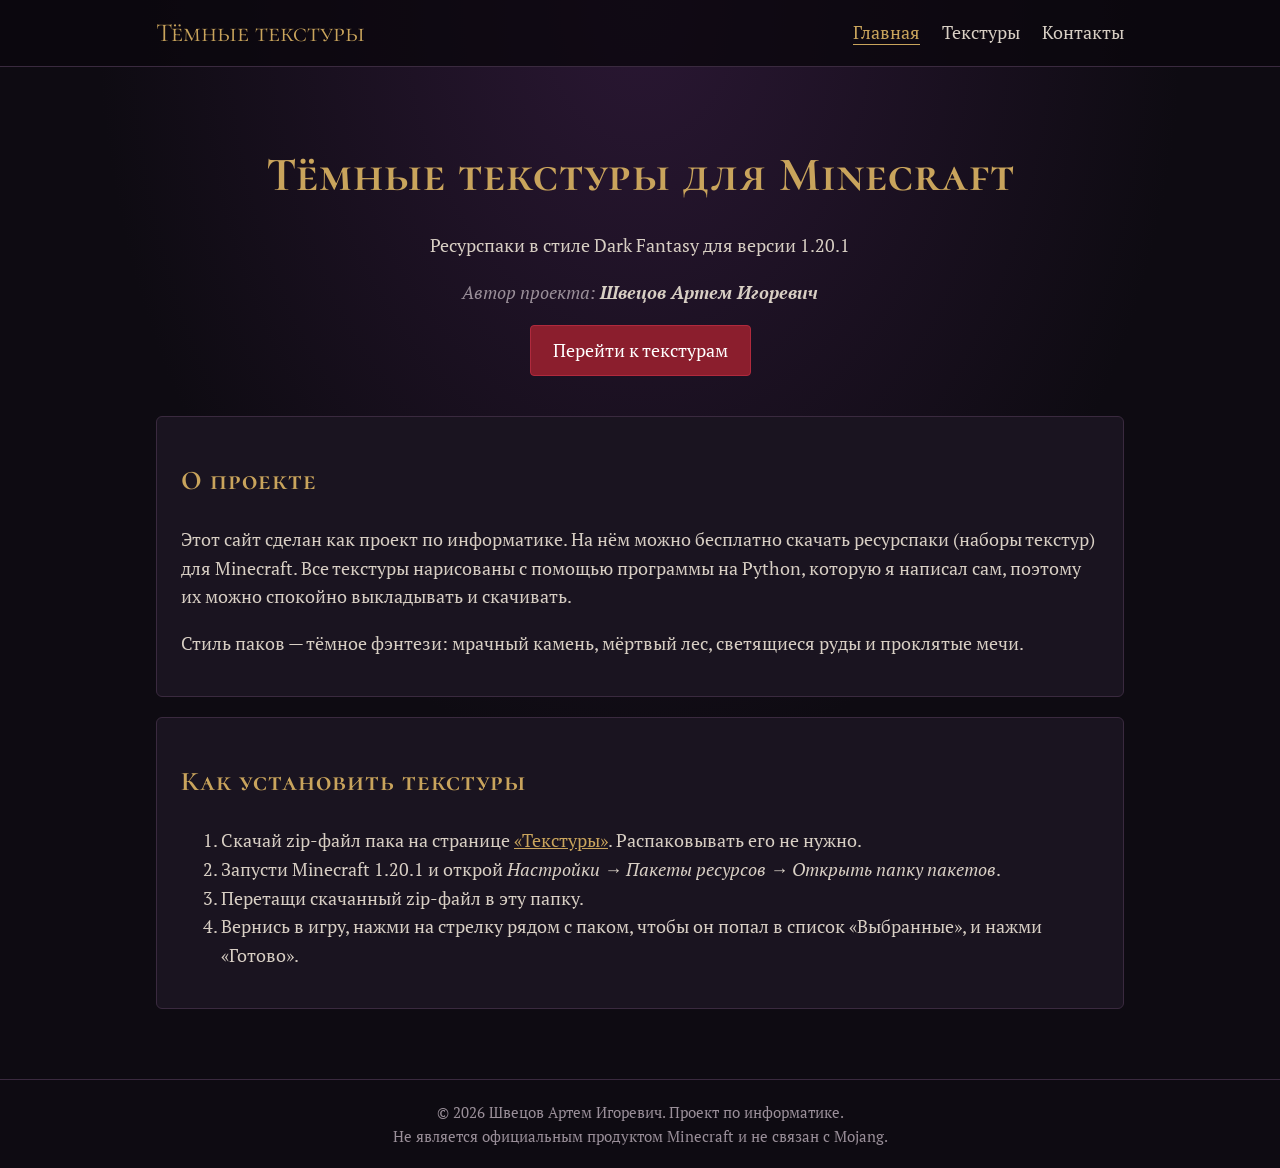
==== index.html @ 6dba7899 "Сайт с текстурами Minecraft в стиле Dark Fantasy Co-Authored-By: Claude Opus 5.5 <noreply@anthropic." ====
<!DOCTYPE html>
<html lang="ru">
<head>
    <meta charset="UTF-8">
    <meta name="viewport" content="width=device-width, initial-scale=1.0">
    <title>Тёмные текстуры — главная</title>
    <!-- шрифты с Google Fonts (оба поддерживают русские буквы) -->
    <link href="https://fonts.googleapis.com/css2?family=Cormorant+SC:wght@600&family=PT+Serif&display=swap" rel="stylesheet">
    <link rel="stylesheet" href="style.css">
</head>
<body>

<header>
    <div class="header-inner">
        <a class="logo" href="index.html">Тёмные текстуры</a>
        <nav>
            <a href="index.html" class="active">Главная</a>
            <a href="textures.html">Текстуры</a>
            <a href="contacts.html">Контакты</a>
        </nav>
    </div>
</header>

<main>
    <div class="hero">
        <h1>Тёмные текстуры для Minecraft</h1>
        <p>Ресурспаки в стиле Dark Fantasy для версии 1.20.1</p>
        <p class="author">Автор проекта: <b>Швецов Артем Игоревич</b></p>
        <a class="button" href="textures.html">Перейти к текстурам</a>
    </div>

    <div class="box">
        <h2>О проекте</h2>
        <p>
            Этот сайт сделан как проект по информатике. На нём можно бесплатно скачать
            ресурспаки (наборы текстур) для Minecraft. Все текстуры нарисованы с помощью
            программы на Python, которую я написал сам, поэтому их можно спокойно
            выкладывать и скачивать.
        </p>
        <p>
            Стиль паков — тёмное фэнтези: мрачный камень, мёртвый лес,
            светящиеся руды и проклятые мечи.
        </p>
    </div>

    <div class="box">
        <h2>Как установить текстуры</h2>
        <ol>
            <li>Скачай zip-файл пака на странице <a href="textures.html">«Текстуры»</a>. Распаковывать его не нужно.</li>
            <li>Запусти Minecraft 1.20.1 и открой <i>Настройки → Пакеты ресурсов → Открыть папку пакетов</i>.</li>
            <li>Перетащи скачанный zip-файл в эту папку.</li>
            <li>Вернись в игру, нажми на стрелку рядом с паком, чтобы он попал в список «Выбранные», и нажми «Готово».</li>
        </ol>
    </div>
</main>

<footer>
    © 2026 Швецов Артем Игоревич. Проект по информатике.<br>
    Не является официальным продуктом Minecraft и не связан с Mojang.
</footer>

</body>
</html>
---- style.css ----
/* Общий файл стилей для всех страниц сайта.
   Стиль: Dark Fantasy (тёмные цвета, бордовый и золотой) */

/* Цвета вынесены в переменные, чтобы их было легко поменять в одном месте */
:root {
    --bg: #0e0b12;          /* фон страницы */
    --panel: #1a1420;       /* фон карточек и блоков */
    --border: #3a2a3f;      /* рамки */
    --text: #d8cfc4;        /* основной текст */
    --muted: #9a8f99;       /* второстепенный текст */
    --gold: #c9a45c;        /* золотой для заголовков */
    --blood: #8b1e2d;       /* бордовый для кнопок */
    --blood-light: #b02a3d;
}

* {
    box-sizing: border-box;
}

body {
    margin: 0;
    background-color: var(--bg);
    /* лёгкое фиолетовое "свечение" сверху, чтобы фон не был просто чёрным */
    background-image: radial-gradient(ellipse at top, #2a1733 0%, var(--bg) 60%);
    background-attachment: fixed;
    color: var(--text);
    font-family: "PT Serif", Georgia, serif;
    font-size: 18px;
    line-height: 1.6;
}

h1, h2, h3 {
    font-family: "Cormorant SC", Georgia, serif;
    color: var(--gold);
    letter-spacing: 1px;
}

a {
    color: var(--gold);
}

/* ---------- шапка и меню ---------- */

header {
    border-bottom: 1px solid var(--border);
    background-color: rgba(10, 7, 13, 0.8);
}

.header-inner {
    max-width: 1000px;
    margin: 0 auto;
    padding: 12px 16px;
    display: flex;
    flex-wrap: wrap;
    justify-content: space-between;
    align-items: center;
    gap: 10px;
}

.logo {
    font-family: "Cormorant SC", Georgia, serif;
    font-size: 26px;
    color: var(--gold);
    text-decoration: none;
}

nav a {
    color: var(--text);
    text-decoration: none;
    margin-left: 18px;
}

nav a:hover,
nav a.active {
    color: var(--gold);
    border-bottom: 1px solid var(--gold);
}

/* ---------- основная часть ---------- */

main {
    max-width: 1000px;
    margin: 0 auto;
    padding: 30px 16px 50px;
}

.hero {
    text-align: center;
    padding: 40px 0 20px;
}

.hero h1 {
    font-size: 48px;
    margin: 0 0 10px;
}

.author {
    color: var(--muted);
    font-style: italic;
}

.author b {
    color: var(--text);
}

.box {
    background-color: var(--panel);
    border: 1px solid var(--border);
    border-radius: 6px;
    padding: 20px 24px;
    margin: 20px 0;
}

.button {
    display: inline-block;
    background-color: var(--blood);
    color: #fff;
    padding: 10px 22px;
    border-radius: 4px;
    text-decoration: none;
    border: 1px solid var(--blood-light);
}

.button:hover {
    background-color: var(--blood-light);
}

/* ---------- каталог текстур ---------- */

.search {
    width: 100%;
    font-family: inherit;  /* поля ввода сами не берут шрифт страницы */
    padding: 10px 14px;
    font-size: 18px;
    background-color: var(--panel);
    color: var(--text);
    border: 1px solid var(--border);
    border-radius: 4px;
}

.cards {
    display: grid;
    grid-template-columns: repeat(auto-fill, minmax(280px, 1fr));
    gap: 20px;
    margin-top: 20px;
}

.card {
    background-color: var(--panel);
    border: 1px solid var(--border);
    border-radius: 6px;
    padding: 16px;
}

.card:hover {
    border-color: var(--gold);
}

.card h3 {
    margin: 0 0 6px;
    font-size: 26px;
}

.card img {
    width: 100%;
    /* pixelated - чтобы маленькие текстуры не размывались при увеличении */
    image-rendering: pixelated;
    background-color: #0a080c;
    padding: 8px;
    border-radius: 4px;
}

.tags {
    color: var(--muted);
    font-size: 15px;
}

.not-found {
    display: none;
    color: var(--muted);
    text-align: center;
}

/* ---------- подвал ---------- */

footer {
    border-top: 1px solid var(--border);
    text-align: center;
    color: var(--muted);
    font-size: 15px;
    padding: 20px 16px;
}

/* ---------- для телефонов ---------- */

@media (max-width: 600px) {
    .hero h1 {
        font-size: 34px;
    }

    nav a {
        margin-left: 0;
        margin-right: 14px;
    }
}
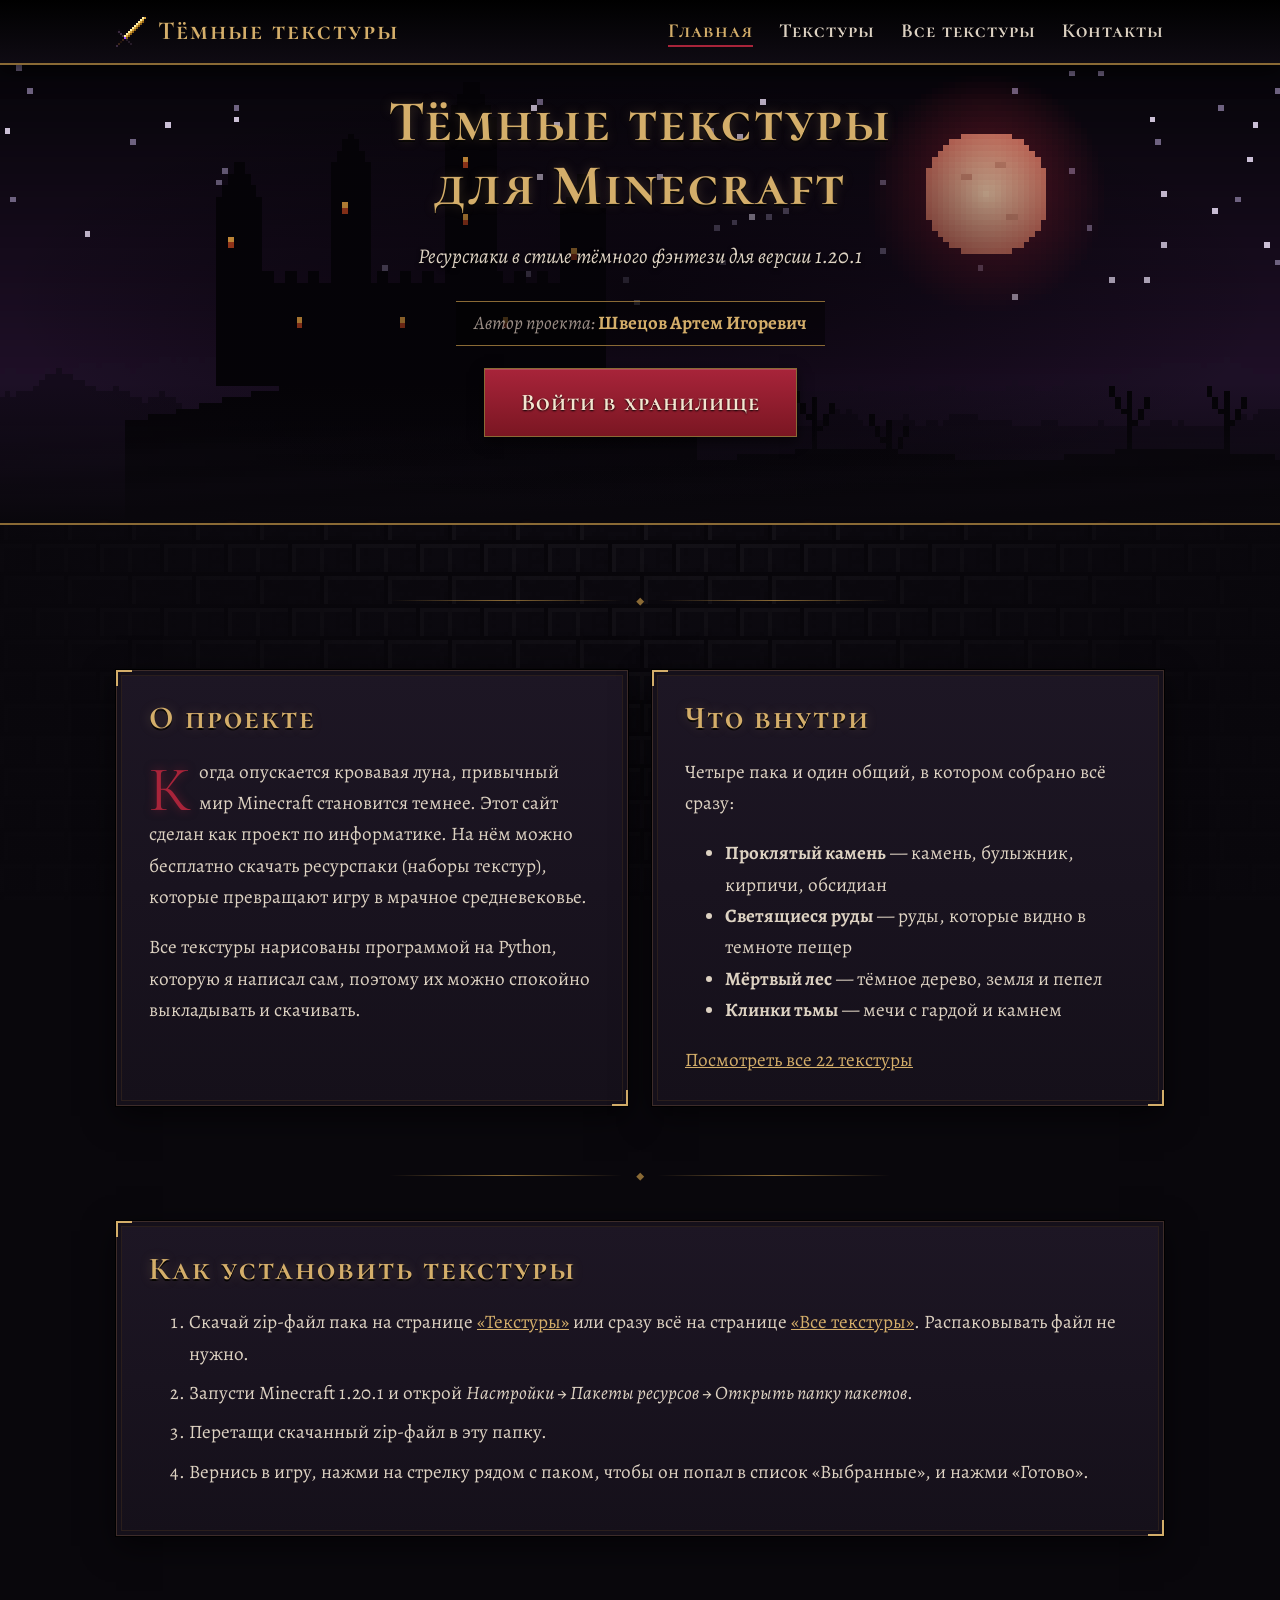
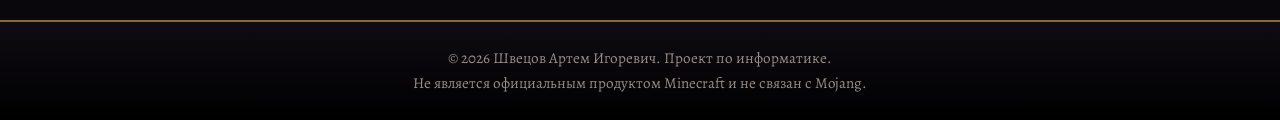
==== commit d236cd9f: "Новые текстуры с объёмом, страница «Все текстуры», оформление в стиле средневековья Co-Authored-By: " ====
--- a/index.html
+++ b/index.html
@@ -4,49 +4,77 @@
     <meta charset="UTF-8">
     <meta name="viewport" content="width=device-width, initial-scale=1.0">
     <title>Тёмные текстуры — главная</title>
+    <link rel="icon" href="images/icon.png">
     <!-- шрифты с Google Fonts (оба поддерживают русские буквы) -->
-    <link href="https://fonts.googleapis.com/css2?family=Cormorant+SC:wght@600&family=PT+Serif&display=swap" rel="stylesheet">
+    <link href="https://fonts.googleapis.com/css2?family=Alegreya:ital@0;1&family=Cormorant+SC:wght@700&display=swap" rel="stylesheet">
     <link rel="stylesheet" href="style.css">
 </head>
 <body>
 
 <header>
     <div class="header-inner">
-        <a class="logo" href="index.html">Тёмные текстуры</a>
+        <a class="logo" href="index.html"><img src="images/icon.png" alt="">Тёмные текстуры</a>
         <nav>
             <a href="index.html" class="active">Главная</a>
             <a href="textures.html">Текстуры</a>
+            <a href="all.html">Все текстуры</a>
             <a href="contacts.html">Контакты</a>
         </nav>
     </div>
 </header>
 
+<!-- Баннер с замком. Картинку нарисовала программа generator/make_packs.py -->
+<div class="hero">
+    <span class="ember"></span><span class="ember"></span><span class="ember"></span>
+    <span class="ember"></span><span class="ember"></span><span class="ember"></span>
+    <span class="ember"></span><span class="ember"></span><span class="ember"></span>
+
+    <div class="hero-text">
+        <h1>Тёмные текстуры<br>для Minecraft</h1>
+        <p class="subtitle">Ресурспаки в стиле тёмного фэнтези для версии 1.20.1</p>
+        <p class="author">Автор проекта: <b>Швецов Артем Игоревич</b></p>
+        <br>
+        <a class="button big" href="textures.html">Войти в хранилище</a>
+    </div>
+</div>
+
 <main>
-    <div class="hero">
-        <h1>Тёмные текстуры для Minecraft</h1>
-        <p>Ресурспаки в стиле Dark Fantasy для версии 1.20.1</p>
-        <p class="author">Автор проекта: <b>Швецов Артем Игоревич</b></p>
-        <a class="button" href="textures.html">Перейти к текстурам</a>
+    <div class="divider">◆</div>
+
+    <div class="two-columns">
+        <div class="box">
+            <h2>О проекте</h2>
+            <p class="drop-cap">
+                Когда опускается кровавая луна, привычный мир Minecraft становится темнее.
+                Этот сайт сделан как проект по информатике. На нём можно бесплатно скачать
+                ресурспаки (наборы текстур), которые превращают игру в мрачное средневековье.
+            </p>
+            <p>
+                Все текстуры нарисованы программой на Python, которую я написал сам,
+                поэтому их можно спокойно выкладывать и скачивать.
+            </p>
+        </div>
+
+        <div class="box">
+            <h2>Что внутри</h2>
+            <p>Четыре пака и один общий, в котором собрано всё сразу:</p>
+            <ul>
+                <li><b>Проклятый камень</b> — камень, булыжник, кирпичи, обсидиан</li>
+                <li><b>Светящиеся руды</b> — руды, которые видно в темноте пещер</li>
+                <li><b>Мёртвый лес</b> — тёмное дерево, земля и пепел</li>
+                <li><b>Клинки тьмы</b> — мечи с гардой и камнем</li>
+            </ul>
+            <a href="all.html">Посмотреть все 22 текстуры</a>
+        </div>
     </div>
 
-    <div class="box">
-        <h2>О проекте</h2>
-        <p>
-            Этот сайт сделан как проект по информатике. На нём можно бесплатно скачать
-            ресурспаки (наборы текстур) для Minecraft. Все текстуры нарисованы с помощью
-            программы на Python, которую я написал сам, поэтому их можно спокойно
-            выкладывать и скачивать.
-        </p>
-        <p>
-            Стиль паков — тёмное фэнтези: мрачный камень, мёртвый лес,
-            светящиеся руды и проклятые мечи.
-        </p>
-    </div>
+    <div class="divider">◆</div>
 
     <div class="box">
         <h2>Как установить текстуры</h2>
         <ol>
-            <li>Скачай zip-файл пака на странице <a href="textures.html">«Текстуры»</a>. Распаковывать его не нужно.</li>
+            <li>Скачай zip-файл пака на странице <a href="textures.html">«Текстуры»</a>
+                или сразу всё на странице <a href="all.html">«Все текстуры»</a>. Распаковывать файл не нужно.</li>
             <li>Запусти Minecraft 1.20.1 и открой <i>Настройки → Пакеты ресурсов → Открыть папку пакетов</i>.</li>
             <li>Перетащи скачанный zip-файл в эту папку.</li>
             <li>Вернись в игру, нажми на стрелку рядом с паком, чтобы он попал в список «Выбранные», и нажми «Готово».</li>
--- a/style.css
+++ b/style.css
@@ -1,16 +1,20 @@
 /* Общий файл стилей для всех страниц сайта.
-   Стиль: Dark Fantasy (тёмные цвета, бордовый и золотой) */
+   Стиль: Dark Fantasy / средневековье.
+   Тёмный камень, золото, кровавый бордовый и огонь свечей. */
 
 /* Цвета вынесены в переменные, чтобы их было легко поменять в одном месте */
 :root {
-    --bg: #0e0b12;          /* фон страницы */
-    --panel: #1a1420;       /* фон карточек и блоков */
-    --border: #3a2a3f;      /* рамки */
-    --text: #d8cfc4;        /* основной текст */
-    --muted: #9a8f99;       /* второстепенный текст */
-    --gold: #c9a45c;        /* золотой для заголовков */
-    --blood: #8b1e2d;       /* бордовый для кнопок */
-    --blood-light: #b02a3d;
+    --bg: #09070c;           /* фон страницы */
+    --panel: #15101a;        /* фон карточек и блоков */
+    --panel-light: #1d1624;
+    --border: #3d2c2a;       /* рамки (тёмная бронза) */
+    --text: #ddd2c2;         /* основной текст (цвет старой бумаги) */
+    --muted: #9b8e86;        /* второстепенный текст */
+    --gold: #d4ae6a;         /* золото для заголовков */
+    --gold-dark: #8a6a35;
+    --blood: #7a1622;        /* бордовый для кнопок */
+    --blood-light: #a8243a;
+    --fire: #ff8a3c;         /* огонь */
 }
 
 * {
@@ -19,37 +23,64 @@
 
 body {
     margin: 0;
+    color: var(--text);
+    font-family: "Alegreya", Georgia, serif;
+    font-size: 19px;
+    line-height: 1.65;
     background-color: var(--bg);
-    /* лёгкое фиолетовое "свечение" сверху, чтобы фон не был просто чёрным */
-    background-image: radial-gradient(ellipse at top, #2a1733 0%, var(--bg) 60%);
+    /* Фон в два слоя: сверху затемнение по краям (виньетка),
+       снизу каменная кладка из картинки, которую нарисовала наша программа */
+    background-image:
+        radial-gradient(ellipse at center, rgba(9, 7, 12, 0.55) 0%, rgba(9, 7, 12, 0.97) 75%),
+        url("images/bg.png");
+    background-size: auto, 128px;
     background-attachment: fixed;
-    color: var(--text);
-    font-family: "PT Serif", Georgia, serif;
-    font-size: 18px;
-    line-height: 1.6;
+    image-rendering: pixelated;
 }
 
 h1, h2, h3 {
     font-family: "Cormorant SC", Georgia, serif;
-    color: var(--gold);
-    letter-spacing: 1px;
+    font-weight: 700;
+    color: var(--gold);
+    letter-spacing: 2px;
+    line-height: 1.2;
+    /* лёгкое свечение, как от свечи */
+    text-shadow: 0 0 12px rgba(212, 174, 106, 0.25), 0 2px 0 #000;
+}
+
+h1 {
+    font-size: 46px;
+    margin: 0 0 10px;
+}
+
+h2 {
+    font-size: 32px;
+    margin: 0 0 10px;
 }
 
 a {
     color: var(--gold);
 }
 
+a:hover {
+    color: var(--fire);
+}
+
 /* ---------- шапка и меню ---------- */
 
 header {
-    border-bottom: 1px solid var(--border);
-    background-color: rgba(10, 7, 13, 0.8);
+    background: linear-gradient(#000, #0f0b13);
+    border-bottom: 2px solid var(--gold-dark);
+    box-shadow: 0 4px 20px rgba(0, 0, 0, 0.8);
+    position: sticky;
+    top: 0;
+    z-index: 10;
 }
 
 .header-inner {
-    max-width: 1000px;
+    max-width: 1080px;
     margin: 0 auto;
-    padding: 12px 16px;
+    padding: 10px 16px;
     display: flex;
     flex-wrap: wrap;
     justify-content: space-between;
@@ -58,148 +89,442 @@
 }
 
 .logo {
+    display: flex;
+    align-items: center;
+    gap: 10px;
     font-family: "Cormorant SC", Georgia, serif;
+    font-weight: 700;
     font-size: 26px;
     color: var(--gold);
     text-decoration: none;
+    letter-spacing: 2px;
+}
+
+.logo img {
+    width: 32px;
+    height: 32px;
+    image-rendering: pixelated;
 }
 
 nav a {
+    font-family: "Cormorant SC", Georgia, serif;
+    font-weight: 700;
+    font-size: 20px;
+    letter-spacing: 1px;
     color: var(--text);
     text-decoration: none;
-    margin-left: 18px;
+    margin-left: 22px;
+    padding-bottom: 2px;
+    white-space: nowrap;  /* чтобы «Все текстуры» не разрывалось на две строки */
 }
 
 nav a:hover,
 nav a.active {
     color: var(--gold);
-    border-bottom: 1px solid var(--gold);
+    border-bottom: 2px solid var(--blood-light);
+}
+
+/* ---------- главный баннер ---------- */
+
+.hero {
+    position: relative;     /* чтобы угольки и текст располагались внутри баннера */
+    overflow: hidden;
+    height: 460px;
+    background-image: url("images/banner.png");
+    background-size: cover;
+    background-position: center bottom;
+    image-rendering: pixelated;
+    border-bottom: 2px solid var(--gold-dark);
+    display: flex;
+    align-items: center;
+    justify-content: center;
+    text-align: center;
+}
+
+/* тёмное пятно за текстом, чтобы его было легко читать поверх картинки */
+.hero::before {
+    content: "";
+    position: absolute;
+    inset: 0;
+    background: radial-gradient(ellipse at center, rgba(5, 3, 8, 0.75) 0%, rgba(5, 3, 8, 0.3) 45%, transparent 70%);
+    z-index: 1;
+}
+
+/* затемнение снизу, чтобы баннер плавно переходил в страницу */
+.hero::after {
+    content: "";
+    position: absolute;
+    left: 0;
+    right: 0;
+    bottom: 0;
+    height: 140px;
+    background: linear-gradient(transparent, var(--bg));
+}
+
+.hero-text {
+    position: relative;
+    z-index: 2;
+    padding: 0 16px;
+    margin-top: -60px;
+}
+
+.hero h1 {
+    font-size: 58px;
+    line-height: 1.1;
+}
+
+.hero .subtitle {
+    font-size: 21px;
+    font-style: italic;
+    color: var(--text);
+    text-shadow: 0 2px 4px #000;
+}
+
+.author {
+    display: inline-block;
+    margin: 6px 0 22px;
+    padding: 6px 18px;
+    border-top: 1px solid var(--gold-dark);
+    border-bottom: 1px solid var(--gold-dark);
+    background-color: rgba(0, 0, 0, 0.45);
+    color: var(--muted);
+    font-style: italic;
+}
+
+.author b {
+    color: var(--gold);
+    font-style: normal;
+}
+
+/* Угольки, которые поднимаются вверх. Каждый - маленький квадратик span.
+   У каждого своя позиция и задержка анимации (nth-child). */
+.ember {
+    position: absolute;
+    bottom: -10px;
+    width: 4px;
+    height: 4px;
+    background-color: var(--fire);
+    box-shadow: 0 0 6px 2px rgba(255, 120, 40, 0.7);
+    animation: rise 7s linear infinite;
+    z-index: 1;
+}
+
+.ember:nth-child(1) { left: 8%;  animation-delay: 0s; }
+.ember:nth-child(2) { left: 18%; animation-delay: 2.5s; animation-duration: 9s; }
+.ember:nth-child(3) { left: 29%; animation-delay: 4s; }
+.ember:nth-child(4) { left: 41%; animation-delay: 1s; animation-duration: 8s; }
+.ember:nth-child(5) { left: 55%; animation-delay: 5s; }
+.ember:nth-child(6) { left: 63%; animation-delay: 3s; animation-duration: 10s; }
+.ember:nth-child(7) { left: 74%; animation-delay: 6s; }
+.ember:nth-child(8) { left: 86%; animation-delay: 1.5s; animation-duration: 9s; }
+.ember:nth-child(9) { left: 94%; animation-delay: 3.5s; }
+
+@keyframes rise {
+    0%   { transform: translate(0, 0);        opacity: 0; }
+    10%  { opacity: 1; }
+    50%  { transform: translate(20px, -230px); }
+    100% { transform: translate(-10px, -480px); opacity: 0; }
 }
 
 /* ---------- основная часть ---------- */
 
 main {
-    max-width: 1000px;
+    max-width: 1080px;
     margin: 0 auto;
-    padding: 30px 16px 50px;
-}
-
-.hero {
-    text-align: center;
-    padding: 40px 0 20px;
-}
-
-.hero h1 {
-    font-size: 48px;
-    margin: 0 0 10px;
-}
-
-.author {
+    padding: 30px 16px 60px;
+}
+
+.page-title {
+    text-align: center;
+    padding-top: 20px;
+}
+
+.page-title p {
     color: var(--muted);
     font-style: italic;
-}
-
-.author b {
-    color: var(--text);
-}
-
+    margin-top: 0;
+}
+
+/* Разделитель с ромбом посередине: ——— ◆ ——— */
+.divider {
+    display: flex;
+    align-items: center;
+    gap: 14px;
+    color: var(--gold-dark);
+    margin: 30px auto;
+    max-width: 500px;
+}
+
+.divider::before,
+.divider::after {
+    content: "";
+    flex: 1;
+    height: 1px;
+    background: linear-gradient(to right, transparent, var(--gold-dark), transparent);
+}
+
+/* Блок с текстом: двойная рамка, как у старой книги */
 .box {
-    background-color: var(--panel);
+    position: relative;
+    background: linear-gradient(var(--panel-light), var(--panel));
     border: 1px solid var(--border);
-    border-radius: 6px;
-    padding: 20px 24px;
-    margin: 20px 0;
+    outline: 1px solid #000;
+    box-shadow: inset 0 0 0 4px var(--panel), inset 0 0 0 5px #2a1e1c, 0 10px 30px rgba(0, 0, 0, 0.6);
+    padding: 28px 32px;
+    margin: 24px 0;
+}
+
+/* золотые уголки у блока */
+.box::before,
+.box::after {
+    content: "";
+    position: absolute;
+    width: 14px;
+    height: 14px;
+    border-color: var(--gold);
+    border-style: solid;
+}
+
+.box::before {
+    top: -1px;
+    left: -1px;
+    border-width: 2px 0 0 2px;
+}
+
+.box::after {
+    bottom: -1px;
+    right: -1px;
+    border-width: 0 2px 2px 0;
+}
+
+.box ol li {
+    margin-bottom: 8px;
+}
+
+/* Буквица - большая первая буква абзаца, как в старинных книгах */
+.drop-cap::first-letter {
+    float: left;
+    font-family: "Cormorant SC", Georgia, serif;
+    font-size: 64px;
+    line-height: 0.85;
+    padding: 6px 8px 0 0;
+    color: var(--blood-light);
+    text-shadow: 0 0 10px rgba(168, 36, 58, 0.5);
+}
+
+.two-columns {
+    display: grid;
+    grid-template-columns: 1fr 1fr;
+    gap: 24px;
 }
 
 .button {
     display: inline-block;
-    background-color: var(--blood);
+    font-family: "Cormorant SC", Georgia, serif;
+    font-weight: 700;
+    font-size: 20px;
+    letter-spacing: 1px;
+    color: #f4e6d0;
+    text-decoration: none;
+    padding: 10px 26px;
+    background: linear-gradient(var(--blood-light), var(--blood));
+    border: 1px solid var(--gold-dark);
+    box-shadow: inset 0 1px 0 rgba(255, 255, 255, 0.15), 0 4px 12px rgba(0, 0, 0, 0.6);
+    text-shadow: 0 1px 2px #000;
+    transition: box-shadow 0.2s, transform 0.2s;
+}
+
+.button:hover {
     color: #fff;
-    padding: 10px 22px;
-    border-radius: 4px;
-    text-decoration: none;
-    border: 1px solid var(--blood-light);
-}
-
-.button:hover {
-    background-color: var(--blood-light);
+    transform: translateY(-2px);
+    box-shadow: inset 0 1px 0 rgba(255, 255, 255, 0.15), 0 0 18px rgba(255, 110, 50, 0.45);
+}
+
+.button.big {
+    font-size: 24px;
+    padding: 14px 36px;
 }
 
 /* ---------- каталог текстур ---------- */
 
 .search {
     width: 100%;
+    padding: 12px 16px;
     font-family: inherit;  /* поля ввода сами не берут шрифт страницы */
-    padding: 10px 14px;
-    font-size: 18px;
-    background-color: var(--panel);
+    font-size: 19px;
+    background-color: #0d0a10;
     color: var(--text);
     border: 1px solid var(--border);
-    border-radius: 4px;
+    outline: none;
+}
+
+.search:focus {
+    border-color: var(--gold-dark);
+    box-shadow: 0 0 10px rgba(212, 174, 106, 0.2);
 }
 
 .cards {
     display: grid;
-    grid-template-columns: repeat(auto-fill, minmax(280px, 1fr));
-    gap: 20px;
-    margin-top: 20px;
+    grid-template-columns: repeat(auto-fill, minmax(300px, 1fr));
+    gap: 24px;
+    margin-top: 24px;
 }
 
 .card {
-    background-color: var(--panel);
+    position: relative;
+    background: linear-gradient(var(--panel-light), var(--panel));
     border: 1px solid var(--border);
-    border-radius: 6px;
-    padding: 16px;
+    box-shadow: inset 0 0 0 4px var(--panel), inset 0 0 0 5px #2a1e1c, 0 10px 25px rgba(0, 0, 0, 0.6);
+    padding: 24px;
+    transition: transform 0.2s, box-shadow 0.2s;
 }
 
 .card:hover {
-    border-color: var(--gold);
+    transform: translateY(-4px);
+    border-color: var(--gold-dark);
+    box-shadow: inset 0 0 0 4px var(--panel), inset 0 0 0 5px #2a1e1c, 0 0 25px rgba(168, 36, 58, 0.35);
 }
 
 .card h3 {
-    margin: 0 0 6px;
-    font-size: 26px;
-}
-
-.card img {
+    margin: 0 0 4px;
+    font-size: 28px;
+}
+
+.card .preview {
     width: 100%;
     /* pixelated - чтобы маленькие текстуры не размывались при увеличении */
     image-rendering: pixelated;
-    background-color: #0a080c;
-    padding: 8px;
-    border-radius: 4px;
+    background-color: #241c2a;
+    border: 1px solid #000;
+    padding: 12px;
+    margin: 10px 0;
 }
 
 .tags {
     color: var(--muted);
-    font-size: 15px;
+    font-size: 16px;
+    font-style: italic;
+    margin: 0;
 }
 
 .not-found {
     display: none;
     color: var(--muted);
     text-align: center;
+    font-style: italic;
+}
+
+/* ---------- страница "Все текстуры" ---------- */
+
+.all-download {
+    text-align: center;
+}
+
+.all-download .size {
+    color: var(--muted);
+    font-size: 16px;
+}
+
+.tex-grid {
+    display: grid;
+    grid-template-columns: repeat(auto-fill, minmax(120px, 1fr));
+    gap: 16px;
+}
+
+.tex {
+    text-align: center;
+    font-size: 15px;
+    color: var(--muted);
+}
+
+.tex img {
+    width: 96px;
+    height: 96px;
+    image-rendering: pixelated;
+    display: block;
+    margin: 0 auto 6px;
+    border: 1px solid #000;
+    box-shadow: 0 0 0 1px var(--border), 0 6px 14px rgba(0, 0, 0, 0.7);
+    transition: transform 0.2s;
+}
+
+.tex img.item {
+    background-color: #2a2230;  /* у мечей прозрачный фон, делаем подложку посветлее */
+}
+
+.tex:hover img {
+    transform: scale(1.08);
+}
+
+.tex:hover {
+    color: var(--gold);
+}
+
+/* ---------- контакты ---------- */
+
+.contacts {
+    max-width: 640px;
+    margin: 0 auto;
+    text-align: center;
+}
+
+.contacts dl {
+    margin: 0;
+}
+
+.contacts dt {
+    font-family: "Cormorant SC", Georgia, serif;
+    font-weight: 700;
+    color: var(--gold);
+    font-size: 22px;
+    margin-top: 18px;
+}
+
+.contacts dd {
+    margin: 0;
+    font-size: 21px;
 }
 
 /* ---------- подвал ---------- */
 
 footer {
-    border-top: 1px solid var(--border);
+    background: linear-gradient(#0f0b13, #000);
+    border-top: 2px solid var(--gold-dark);
     text-align: center;
     color: var(--muted);
     font-size: 15px;
-    padding: 20px 16px;
+    padding: 24px 16px;
 }
 
 /* ---------- для телефонов ---------- */
 
-@media (max-width: 600px) {
+@media (max-width: 700px) {
+    body {
+        font-size: 17px;
+    }
+
+    .hero {
+        height: 360px;
+    }
+
     .hero h1 {
-        font-size: 34px;
+        font-size: 38px;
+    }
+
+    h1 {
+        font-size: 36px;
     }
 
     nav a {
         margin-left: 0;
-        margin-right: 14px;
-    }
-}
+        margin-right: 16px;
+    }
+
+    .box {
+        padding: 22px 20px;
+    }
+
+    .two-columns {
+        grid-template-columns: 1fr;
+    }
+}
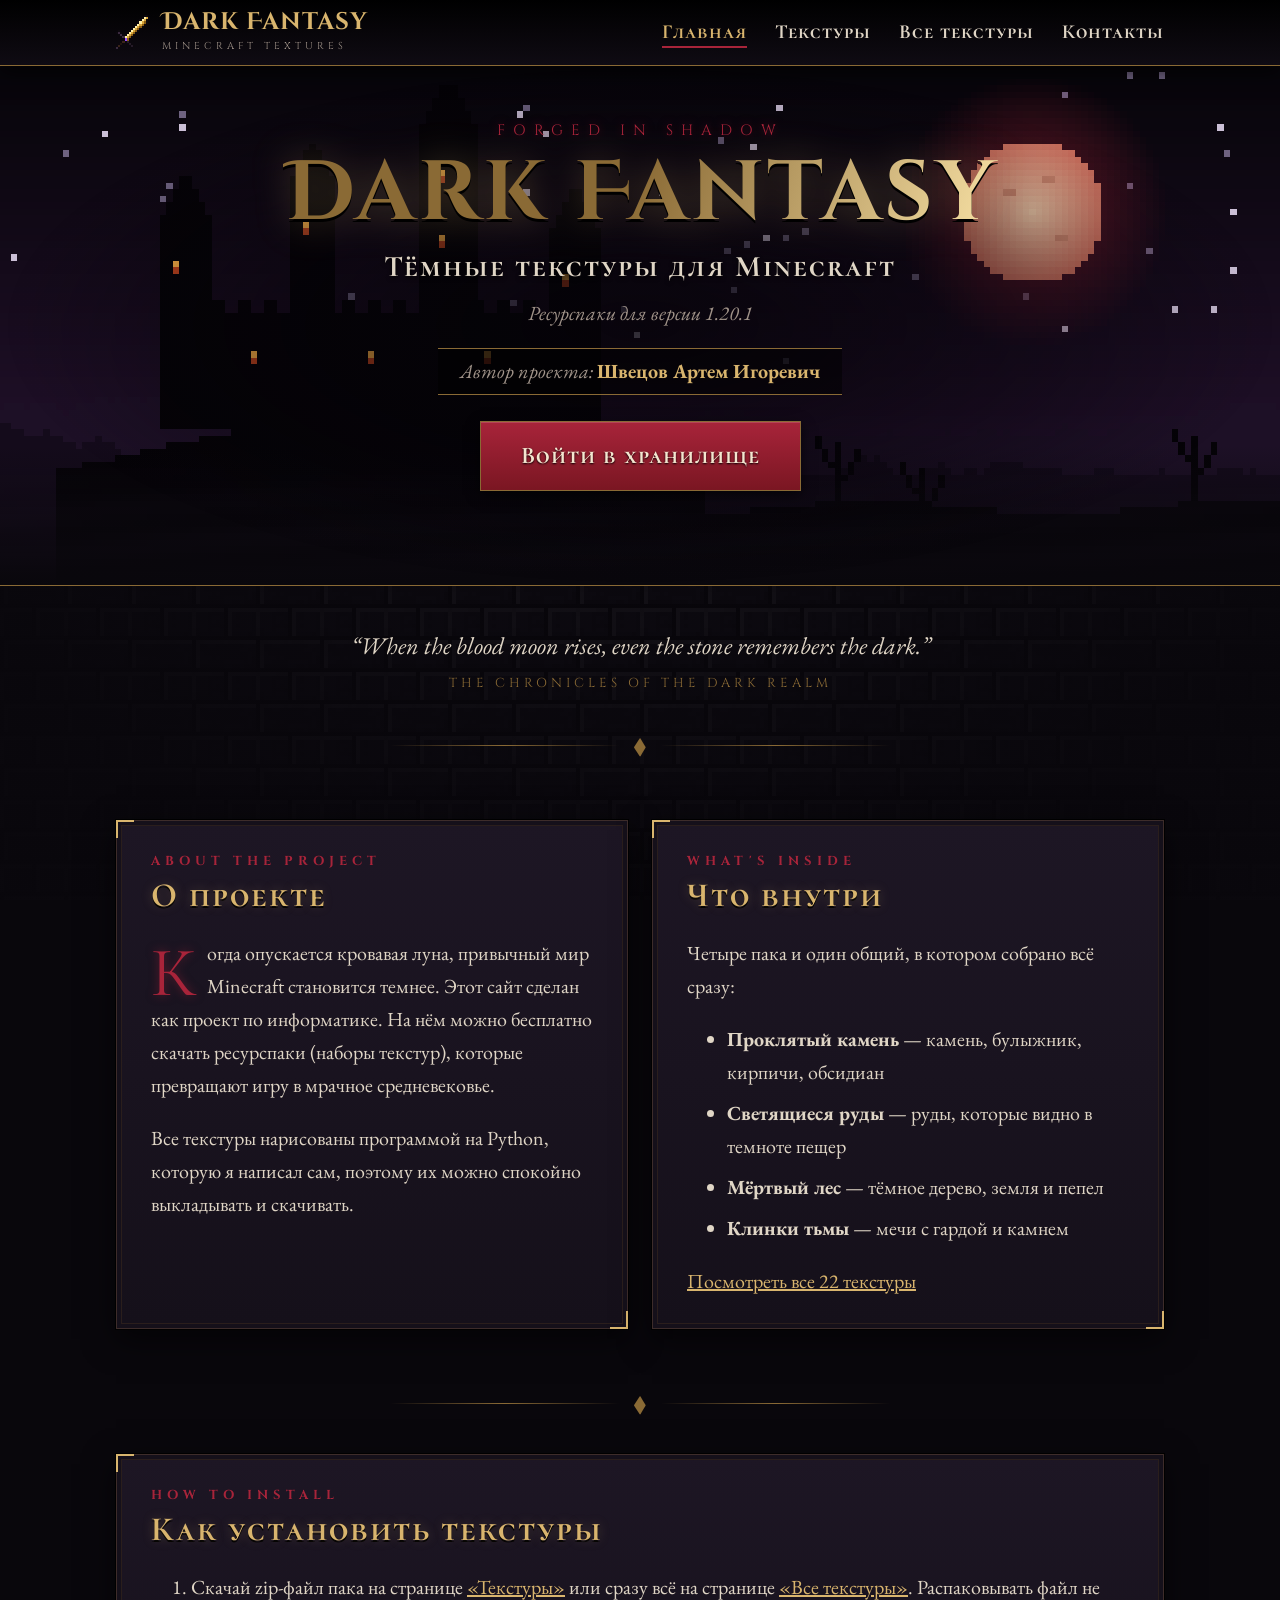
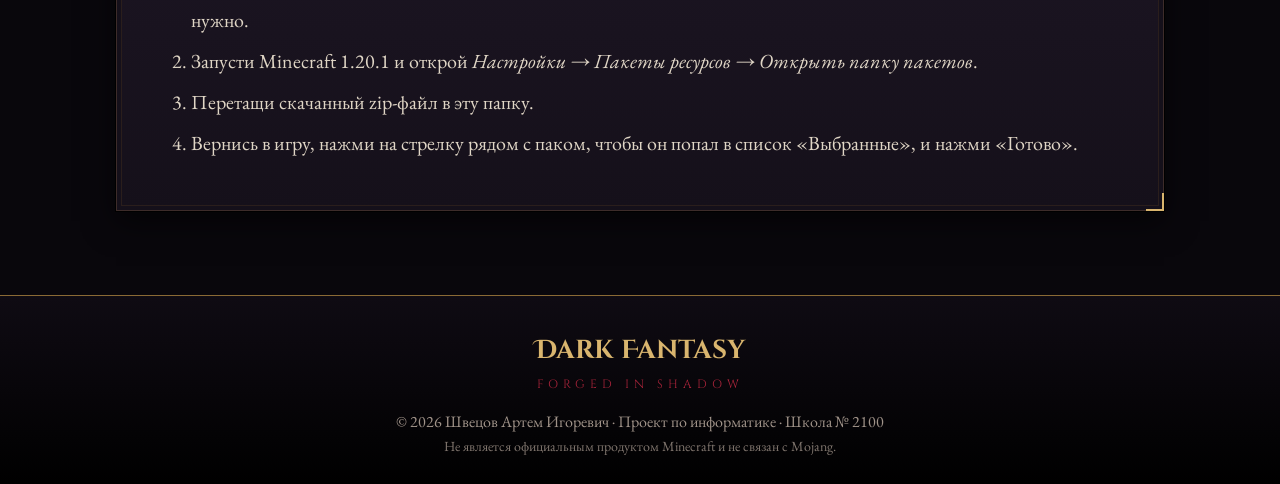
==== commit e2beef4a: "Английские надписи, новые шрифты, угольки на всех страницах и анимации появления Co-Authored-By: Cla" ====
--- a/index.html
+++ b/index.html
@@ -3,17 +3,23 @@
 <head>
     <meta charset="UTF-8">
     <meta name="viewport" content="width=device-width, initial-scale=1.0">
-    <title>Тёмные текстуры — главная</title>
+    <title>Dark Fantasy — главная</title>
     <link rel="icon" href="images/icon.png">
-    <!-- шрифты с Google Fonts (оба поддерживают русские буквы) -->
-    <link href="https://fonts.googleapis.com/css2?family=Alegreya:ital@0;1&family=Cormorant+SC:wght@700&display=swap" rel="stylesheet">
-    <link rel="stylesheet" href="style.css">
+    <!-- шрифты с Google Fonts, какой для чего - написано в начале style.css -->
+    <link href="https://fonts.googleapis.com/css2?family=Cinzel+Decorative:wght@700&family=Cinzel:wght@700&family=Cormorant+SC:wght@700&family=EB+Garamond:ital@0;1&display=swap" rel="stylesheet">
+    <link rel="stylesheet" href="style.css?v=3">
 </head>
 <body>
 
 <header>
     <div class="header-inner">
-        <a class="logo" href="index.html"><img src="images/icon.png" alt="">Тёмные текстуры</a>
+        <a class="logo" href="index.html">
+            <img src="images/icon.png" alt="">
+            <span>
+                <span class="logo-name">Dark Fantasy</span>
+                <span class="logo-sub">Minecraft textures</span>
+            </span>
+        </a>
         <nav>
             <a href="index.html" class="active">Главная</a>
             <a href="textures.html">Текстуры</a>
@@ -25,13 +31,13 @@
 
 <!-- Баннер с замком. Картинку нарисовала программа generator/make_packs.py -->
 <div class="hero">
-    <span class="ember"></span><span class="ember"></span><span class="ember"></span>
-    <span class="ember"></span><span class="ember"></span><span class="ember"></span>
-    <span class="ember"></span><span class="ember"></span><span class="ember"></span>
+    <div class="embers"><span></span><span></span><span></span><span></span><span></span><span></span><span></span><span></span><span></span></div>
 
     <div class="hero-text">
-        <h1>Тёмные текстуры<br>для Minecraft</h1>
-        <p class="subtitle">Ресурспаки в стиле тёмного фэнтези для версии 1.20.1</p>
+        <p class="motto">Forged in shadow</p>
+        <h1>Dark Fantasy</h1>
+        <p class="subtitle">Тёмные текстуры для Minecraft</p>
+        <p class="version">Ресурспаки для версии 1.20.1</p>
         <p class="author">Автор проекта: <b>Швецов Артем Игоревич</b></p>
         <br>
         <a class="button big" href="textures.html">Войти в хранилище</a>
@@ -39,10 +45,17 @@
 </div>
 
 <main>
+    <!-- эпиграф на английском, перевод: "Когда восходит кровавая луна, даже камень вспоминает тьму" -->
+    <blockquote class="epigraph">
+        “When the blood moon rises, even the stone remembers the dark.”
+        <cite>The Chronicles of the Dark Realm</cite>
+    </blockquote>
+
     <div class="divider">◆</div>
 
     <div class="two-columns">
         <div class="box">
+            <span class="kicker">About the project</span>
             <h2>О проекте</h2>
             <p class="drop-cap">
                 Когда опускается кровавая луна, привычный мир Minecraft становится темнее.
@@ -56,6 +69,7 @@
         </div>
 
         <div class="box">
+            <span class="kicker">What's inside</span>
             <h2>Что внутри</h2>
             <p>Четыре пака и один общий, в котором собрано всё сразу:</p>
             <ul>
@@ -71,6 +85,7 @@
     <div class="divider">◆</div>
 
     <div class="box">
+        <span class="kicker">How to install</span>
         <h2>Как установить текстуры</h2>
         <ol>
             <li>Скачай zip-файл пака на странице <a href="textures.html">«Текстуры»</a>
@@ -83,8 +98,11 @@
 </main>
 
 <footer>
-    © 2026 Швецов Артем Игоревич. Проект по информатике.<br>
-    Не является официальным продуктом Minecraft и не связан с Mojang.
+    <div class="embers"><span></span><span></span><span></span><span></span><span></span><span></span><span></span><span></span><span></span></div>
+    <p class="footer-logo">Dark Fantasy</p>
+    <p class="footer-motto">Forged in shadow</p>
+    © 2026 Швецов Артем Игоревич · Проект по информатике · Школа № 2100
+    <small>Не является официальным продуктом Minecraft и не связан с Mojang.</small>
 </footer>
 
 </body>
--- a/style.css
+++ b/style.css
@@ -1,6 +1,12 @@
 /* Общий файл стилей для всех страниц сайта.
    Стиль: Dark Fantasy / средневековье.
-   Тёмный камень, золото, кровавый бордовый и огонь свечей. */
+   Тёмный камень, золото, кровавый бордовый и огонь свечей.
+
+   Шрифты (все с Google Fonts):
+   - Cinzel Decorative - для английского логотипа и большого заголовка
+   - Cinzel            - для маленьких английских подписей над заголовками
+   - Cormorant SC      - для русских заголовков (похож на Cinzel, но знает кириллицу)
+   - EB Garamond       - для обычного текста, как в старых книгах */
 
 /* Цвета вынесены в переменные, чтобы их было легко поменять в одном месте */
 :root {
@@ -8,13 +14,19 @@
     --panel: #15101a;        /* фон карточек и блоков */
     --panel-light: #1d1624;
     --border: #3d2c2a;       /* рамки (тёмная бронза) */
-    --text: #ddd2c2;         /* основной текст (цвет старой бумаги) */
-    --muted: #9b8e86;        /* второстепенный текст */
-    --gold: #d4ae6a;         /* золото для заголовков */
+    --text: #e0d6c6;         /* основной текст (цвет старой бумаги) */
+    --muted: #a09389;        /* второстепенный текст */
+    --gold: #d9b56e;         /* золото для заголовков */
+    --gold-light: #f3dca0;
     --gold-dark: #8a6a35;
     --blood: #7a1622;        /* бордовый для кнопок */
     --blood-light: #a8243a;
     --fire: #ff8a3c;         /* огонь */
+
+    --font-deco: "Cinzel Decorative", "Cinzel", Georgia, serif;
+    --font-latin: "Cinzel", Georgia, serif;
+    --font-title: "Cormorant SC", Georgia, serif;
+    --font-text: "EB Garamond", Georgia, serif;
 }
 
 * {
@@ -24,8 +36,8 @@
 body {
     margin: 0;
     color: var(--text);
-    font-family: "Alegreya", Georgia, serif;
-    font-size: 19px;
+    font-family: var(--font-text);
+    font-size: 20px;
     line-height: 1.65;
     background-color: var(--bg);
     /* Фон в два слоя: сверху затемнение по краям (виньетка),
@@ -39,38 +51,51 @@
 }
 
 h1, h2, h3 {
-    font-family: "Cormorant SC", Georgia, serif;
+    font-family: var(--font-title);
     font-weight: 700;
     color: var(--gold);
     letter-spacing: 2px;
     line-height: 1.2;
     /* лёгкое свечение, как от свечи */
-    text-shadow: 0 0 12px rgba(212, 174, 106, 0.25), 0 2px 0 #000;
+    text-shadow: 0 0 12px rgba(217, 181, 110, 0.25), 0 2px 0 #000;
 }
 
 h1 {
-    font-size: 46px;
+    font-size: 48px;
     margin: 0 0 10px;
 }
 
 h2 {
-    font-size: 32px;
-    margin: 0 0 10px;
+    font-size: 34px;
+    margin: 0 0 12px;
 }
 
 a {
     color: var(--gold);
+    transition: color 0.2s;
 }
 
 a:hover {
     color: var(--fire);
 }
 
+/* Маленькая английская надпись над заголовком, например "ABOUT THE PROJECT" */
+.kicker {
+    display: block;
+    font-family: var(--font-latin);
+    font-size: 13px;
+    font-weight: 700;
+    letter-spacing: 5px;
+    text-transform: uppercase;
+    color: var(--blood-light);
+    margin-bottom: 4px;
+}
+
 /* ---------- шапка и меню ---------- */
 
 header {
     background: linear-gradient(#000, #0f0b13);
-    border-bottom: 2px solid var(--gold-dark);
+    border-bottom: 1px solid var(--gold-dark);
     box-shadow: 0 4px 20px rgba(0, 0, 0, 0.8);
     position: sticky;
     top: 0;
@@ -91,37 +116,77 @@
 .logo {
     display: flex;
     align-items: center;
-    gap: 10px;
-    font-family: "Cormorant SC", Georgia, serif;
-    font-weight: 700;
-    font-size: 26px;
+    gap: 12px;
+    text-decoration: none;
+}
+
+.logo img {
+    width: 34px;
+    height: 34px;
+    image-rendering: pixelated;
+    transition: transform 0.4s;
+}
+
+/* при наведении меч слегка поворачивается и светится */
+.logo:hover img {
+    transform: rotate(-20deg) scale(1.1);
+    filter: drop-shadow(0 0 6px var(--fire));
+}
+
+.logo-name {
+    display: block;
+    font-family: var(--font-deco);
+    font-weight: 700;
+    font-size: 24px;
+    line-height: 1;
     color: var(--gold);
-    text-decoration: none;
-    letter-spacing: 2px;
-}
-
-.logo img {
-    width: 32px;
-    height: 32px;
-    image-rendering: pixelated;
+    letter-spacing: 1px;
+}
+
+.logo-sub {
+    display: block;
+    font-family: var(--font-latin);
+    font-size: 10px;
+    letter-spacing: 4px;
+    color: var(--muted);
+    text-transform: uppercase;
+    margin-top: 4px;
 }
 
 nav a {
-    font-family: "Cormorant SC", Georgia, serif;
+    position: relative;
+    font-family: var(--font-title);
     font-weight: 700;
     font-size: 20px;
     letter-spacing: 1px;
     color: var(--text);
     text-decoration: none;
-    margin-left: 22px;
-    padding-bottom: 2px;
+    margin-left: 24px;
+    padding-bottom: 4px;
     white-space: nowrap;  /* чтобы «Все текстуры» не разрывалось на две строки */
+}
+
+/* линия под пунктом меню вырастает из середины при наведении */
+nav a::after {
+    content: "";
+    position: absolute;
+    left: 50%;
+    right: 50%;
+    bottom: 0;
+    height: 2px;
+    background-color: var(--blood-light);
+    transition: left 0.25s, right 0.25s;
 }
 
 nav a:hover,
 nav a.active {
     color: var(--gold);
-    border-bottom: 2px solid var(--blood-light);
+}
+
+nav a:hover::after,
+nav a.active::after {
+    left: 0;
+    right: 0;
 }
 
 /* ---------- главный баннер ---------- */
@@ -129,12 +194,12 @@
 .hero {
     position: relative;     /* чтобы угольки и текст располагались внутри баннера */
     overflow: hidden;
-    height: 460px;
+    height: 520px;
     background-image: url("images/banner.png");
     background-size: cover;
     background-position: center bottom;
     image-rendering: pixelated;
-    border-bottom: 2px solid var(--gold-dark);
+    border-bottom: 1px solid var(--gold-dark);
     display: flex;
     align-items: center;
     justify-content: center;
@@ -146,7 +211,7 @@
     content: "";
     position: absolute;
     inset: 0;
-    background: radial-gradient(ellipse at center, rgba(5, 3, 8, 0.75) 0%, rgba(5, 3, 8, 0.3) 45%, transparent 70%);
+    background: radial-gradient(ellipse at center, rgba(5, 3, 8, 0.8) 0%, rgba(5, 3, 8, 0.35) 45%, transparent 70%);
     z-index: 1;
 }
 
@@ -165,28 +230,67 @@
     position: relative;
     z-index: 2;
     padding: 0 16px;
-    margin-top: -60px;
-}
-
+    margin-top: -40px;
+    animation: appear 1.2s ease-out both;
+}
+
+.hero .motto {
+    font-family: var(--font-latin);
+    font-size: 15px;
+    letter-spacing: 8px;
+    text-transform: uppercase;
+    color: var(--blood-light);
+    margin: 0;
+    text-shadow: 0 0 10px rgba(168, 36, 58, 0.6);
+}
+
+/* Большой заголовок "Dark Fantasy" с золотым переливом.
+   Текст закрашивается градиентом (background-clip: text),
+   а градиент медленно едет слева направо - получается блик. */
 .hero h1 {
-    font-size: 58px;
-    line-height: 1.1;
+    font-family: var(--font-deco);
+    font-size: 84px;
+    line-height: 1.05;
+    margin: 6px 0 4px;
+    letter-spacing: 3px;
+    background: linear-gradient(110deg, var(--gold-dark) 20%, var(--gold-light) 40%, var(--gold) 50%, var(--gold-dark) 70%);
+    background-size: 250% 100%;
+    -webkit-background-clip: text;
+    background-clip: text;
+    color: transparent;
+    text-shadow: none;
+    filter: drop-shadow(0 3px 0 #000) drop-shadow(0 0 18px rgba(217, 181, 110, 0.3));
+    animation: shine 6s linear infinite;
+}
+
+@keyframes shine {
+    from { background-position: 100% 0; }
+    to   { background-position: -150% 0; }
 }
 
 .hero .subtitle {
-    font-size: 21px;
+    font-family: var(--font-title);
+    font-size: 30px;
+    font-weight: 700;
+    letter-spacing: 2px;
+    color: var(--text);
+    margin: 0 0 6px;
+    text-shadow: 0 2px 4px #000;
+}
+
+.hero .version {
     font-style: italic;
-    color: var(--text);
-    text-shadow: 0 2px 4px #000;
+    color: var(--muted);
+    margin: 0;
 }
 
 .author {
     display: inline-block;
-    margin: 6px 0 22px;
-    padding: 6px 18px;
+    margin: 18px 0 26px;
+    padding: 6px 22px;
     border-top: 1px solid var(--gold-dark);
     border-bottom: 1px solid var(--gold-dark);
-    background-color: rgba(0, 0, 0, 0.45);
+    background-color: rgba(0, 0, 0, 0.5);
     color: var(--muted);
     font-style: italic;
 }
@@ -196,9 +300,25 @@
     font-style: normal;
 }
 
-/* Угольки, которые поднимаются вверх. Каждый - маленький квадратик span.
-   У каждого своя позиция и задержка анимации (nth-child). */
-.ember {
+/* Плавное появление снизу: используется для баннера, блоков и карточек */
+@keyframes appear {
+    from { opacity: 0; transform: translateY(24px); }
+    to   { opacity: 1; transform: translateY(0); }
+}
+
+/* ---------- угольки ----------
+   Блок .embers кладётся внутрь любого элемента с position: relative.
+   Внутри 9 квадратиков span, у каждого своё место и задержка (nth-child). */
+
+.embers {
+    position: absolute;
+    inset: 0;
+    overflow: hidden;
+    pointer-events: none;   /* чтобы угольки не мешали нажимать на ссылки */
+    z-index: 1;
+}
+
+.embers span {
     position: absolute;
     bottom: -10px;
     width: 4px;
@@ -206,18 +326,18 @@
     background-color: var(--fire);
     box-shadow: 0 0 6px 2px rgba(255, 120, 40, 0.7);
     animation: rise 7s linear infinite;
-    z-index: 1;
-}
-
-.ember:nth-child(1) { left: 8%;  animation-delay: 0s; }
-.ember:nth-child(2) { left: 18%; animation-delay: 2.5s; animation-duration: 9s; }
-.ember:nth-child(3) { left: 29%; animation-delay: 4s; }
-.ember:nth-child(4) { left: 41%; animation-delay: 1s; animation-duration: 8s; }
-.ember:nth-child(5) { left: 55%; animation-delay: 5s; }
-.ember:nth-child(6) { left: 63%; animation-delay: 3s; animation-duration: 10s; }
-.ember:nth-child(7) { left: 74%; animation-delay: 6s; }
-.ember:nth-child(8) { left: 86%; animation-delay: 1.5s; animation-duration: 9s; }
-.ember:nth-child(9) { left: 94%; animation-delay: 3.5s; }
+    opacity: 0;
+}
+
+.embers span:nth-child(1) { left: 8%;  animation-delay: 0s; }
+.embers span:nth-child(2) { left: 18%; animation-delay: 2.5s; animation-duration: 9s; }
+.embers span:nth-child(3) { left: 29%; animation-delay: 4s; width: 3px; height: 3px; }
+.embers span:nth-child(4) { left: 41%; animation-delay: 1s; animation-duration: 8s; }
+.embers span:nth-child(5) { left: 55%; animation-delay: 5s; width: 3px; height: 3px; }
+.embers span:nth-child(6) { left: 63%; animation-delay: 3s; animation-duration: 10s; }
+.embers span:nth-child(7) { left: 74%; animation-delay: 6s; }
+.embers span:nth-child(8) { left: 86%; animation-delay: 1.5s; animation-duration: 9s; width: 3px; height: 3px; }
+.embers span:nth-child(9) { left: 94%; animation-delay: 3.5s; }
 
 @keyframes rise {
     0%   { transform: translate(0, 0);        opacity: 0; }
@@ -234,15 +354,26 @@
     padding: 30px 16px 60px;
 }
 
+/* Заголовок внутренних страниц: с угольками, как на главной */
 .page-title {
+    position: relative;
+    overflow: hidden;
     text-align: center;
-    padding-top: 20px;
+    padding: 70px 16px 40px;
+    border-bottom: 1px solid var(--border);
+    background: radial-gradient(ellipse at bottom, rgba(122, 22, 34, 0.25), transparent 70%);
+}
+
+.page-title > *:not(.embers) {
+    position: relative;
+    z-index: 2;
+    animation: appear 0.9s ease-out both;
 }
 
 .page-title p {
     color: var(--muted);
     font-style: italic;
-    margin-top: 0;
+    margin: 0;
 }
 
 /* Разделитель с ромбом посередине: ——— ◆ ——— */
@@ -251,7 +382,7 @@
     align-items: center;
     gap: 14px;
     color: var(--gold-dark);
-    margin: 30px auto;
+    margin: 34px auto;
     max-width: 500px;
 }
 
@@ -261,6 +392,27 @@
     flex: 1;
     height: 1px;
     background: linear-gradient(to right, transparent, var(--gold-dark), transparent);
+}
+
+/* Цитата-эпиграф на главной */
+.epigraph {
+    max-width: 680px;
+    margin: 10px auto;
+    text-align: center;
+    font-style: italic;
+    font-size: 24px;
+    color: var(--text);
+}
+
+.epigraph cite {
+    display: block;
+    margin-top: 8px;
+    font-family: var(--font-latin);
+    font-style: normal;
+    font-size: 13px;
+    letter-spacing: 4px;
+    text-transform: uppercase;
+    color: var(--gold-dark);
 }
 
 /* Блок с текстом: двойная рамка, как у старой книги */
@@ -270,8 +422,9 @@
     border: 1px solid var(--border);
     outline: 1px solid #000;
     box-shadow: inset 0 0 0 4px var(--panel), inset 0 0 0 5px #2a1e1c, 0 10px 30px rgba(0, 0, 0, 0.6);
-    padding: 28px 32px;
+    padding: 30px 34px;
     margin: 24px 0;
+    animation: appear 0.9s ease-out both;
 }
 
 /* золотые уголки у блока */
@@ -279,8 +432,8 @@
 .box::after {
     content: "";
     position: absolute;
-    width: 14px;
-    height: 14px;
+    width: 16px;
+    height: 16px;
     border-color: var(--gold);
     border-style: solid;
 }
@@ -297,17 +450,18 @@
     border-width: 0 2px 2px 0;
 }
 
-.box ol li {
+.box ol li,
+.box ul li {
     margin-bottom: 8px;
 }
 
 /* Буквица - большая первая буква абзаца, как в старинных книгах */
 .drop-cap::first-letter {
     float: left;
-    font-family: "Cormorant SC", Georgia, serif;
-    font-size: 64px;
+    font-family: var(--font-title);
+    font-size: 70px;
     line-height: 0.85;
-    padding: 6px 8px 0 0;
+    padding: 6px 10px 0 0;
     color: var(--blood-light);
     text-shadow: 0 0 10px rgba(168, 36, 58, 0.5);
 }
@@ -318,15 +472,20 @@
     gap: 24px;
 }
 
+/* второй блок появляется чуть позже первого */
+.two-columns .box:nth-child(2) {
+    animation-delay: 0.15s;
+}
+
 .button {
     display: inline-block;
-    font-family: "Cormorant SC", Georgia, serif;
+    font-family: var(--font-title);
     font-weight: 700;
     font-size: 20px;
     letter-spacing: 1px;
     color: #f4e6d0;
     text-decoration: none;
-    padding: 10px 26px;
+    padding: 10px 28px;
     background: linear-gradient(var(--blood-light), var(--blood));
     border: 1px solid var(--gold-dark);
     box-shadow: inset 0 1px 0 rgba(255, 255, 255, 0.15), 0 4px 12px rgba(0, 0, 0, 0.6);
@@ -342,7 +501,14 @@
 
 .button.big {
     font-size: 24px;
-    padding: 14px 36px;
+    padding: 14px 40px;
+    /* большая кнопка медленно "дышит" огнём */
+    animation: glow 3s ease-in-out infinite;
+}
+
+@keyframes glow {
+    0%, 100% { box-shadow: inset 0 1px 0 rgba(255, 255, 255, 0.15), 0 0 8px rgba(255, 110, 50, 0.2); }
+    50%      { box-shadow: inset 0 1px 0 rgba(255, 255, 255, 0.15), 0 0 24px rgba(255, 110, 50, 0.55); }
 }
 
 /* ---------- каталог текстур ---------- */
@@ -351,7 +517,7 @@
     width: 100%;
     padding: 12px 16px;
     font-family: inherit;  /* поля ввода сами не берут шрифт страницы */
-    font-size: 19px;
+    font-size: 20px;
     background-color: #0d0a10;
     color: var(--text);
     border: 1px solid var(--border);
@@ -360,34 +526,46 @@
 
 .search:focus {
     border-color: var(--gold-dark);
-    box-shadow: 0 0 10px rgba(212, 174, 106, 0.2);
+    box-shadow: 0 0 10px rgba(217, 181, 110, 0.2);
 }
 
 .cards {
     display: grid;
-    grid-template-columns: repeat(auto-fill, minmax(300px, 1fr));
+    grid-template-columns: 1fr 1fr;   /* 4 карточки = 2 ряда по 2 */
     gap: 24px;
     margin-top: 24px;
 }
 
 .card {
     position: relative;
+    display: flex;               /* чтобы кнопка "Скачать" была внизу у всех карточек */
+    flex-direction: column;
     background: linear-gradient(var(--panel-light), var(--panel));
     border: 1px solid var(--border);
     box-shadow: inset 0 0 0 4px var(--panel), inset 0 0 0 5px #2a1e1c, 0 10px 25px rgba(0, 0, 0, 0.6);
-    padding: 24px;
-    transition: transform 0.2s, box-shadow 0.2s;
-}
+    padding: 26px;
+    transition: transform 0.25s, box-shadow 0.25s;
+    animation: appear 0.8s ease-out both;
+}
+
+/* карточки появляются по очереди */
+.card:nth-child(2) { animation-delay: 0.1s; }
+.card:nth-child(3) { animation-delay: 0.2s; }
+.card:nth-child(4) { animation-delay: 0.3s; }
 
 .card:hover {
-    transform: translateY(-4px);
+    transform: translateY(-5px);
     border-color: var(--gold-dark);
-    box-shadow: inset 0 0 0 4px var(--panel), inset 0 0 0 5px #2a1e1c, 0 0 25px rgba(168, 36, 58, 0.35);
+    box-shadow: inset 0 0 0 4px var(--panel), inset 0 0 0 5px #2a1e1c, 0 0 28px rgba(168, 36, 58, 0.4);
+}
+
+.card .kicker {
+    color: var(--gold-dark);
 }
 
 .card h3 {
-    margin: 0 0 4px;
-    font-size: 28px;
+    margin: 0 0 6px;
+    font-size: 30px;
 }
 
 .card .preview {
@@ -397,12 +575,17 @@
     background-color: #241c2a;
     border: 1px solid #000;
     padding: 12px;
-    margin: 10px 0;
+    margin: 12px 0;
+}
+
+.card .button {
+    margin-top: auto;            /* прижимает кнопку к низу карточки */
+    align-self: flex-start;
 }
 
 .tags {
     color: var(--muted);
-    font-size: 16px;
+    font-size: 17px;
     font-style: italic;
     margin: 0;
 }
@@ -433,7 +616,7 @@
 
 .tex {
     text-align: center;
-    font-size: 15px;
+    font-size: 16px;
     color: var(--muted);
 }
 
@@ -445,7 +628,7 @@
     margin: 0 auto 6px;
     border: 1px solid #000;
     box-shadow: 0 0 0 1px var(--border), 0 6px 14px rgba(0, 0, 0, 0.7);
-    transition: transform 0.2s;
+    transition: transform 0.2s, box-shadow 0.2s;
 }
 
 .tex img.item {
@@ -453,7 +636,8 @@
 }
 
 .tex:hover img {
-    transform: scale(1.08);
+    transform: scale(1.1) rotate(-2deg);
+    box-shadow: 0 0 0 1px var(--gold-dark), 0 0 18px rgba(255, 110, 50, 0.4);
 }
 
 .tex:hover {
@@ -473,42 +657,106 @@
 }
 
 .contacts dt {
-    font-family: "Cormorant SC", Georgia, serif;
-    font-weight: 700;
-    color: var(--gold);
-    font-size: 22px;
-    margin-top: 18px;
+    font-family: var(--font-latin);
+    font-size: 13px;
+    font-weight: 700;
+    letter-spacing: 5px;
+    text-transform: uppercase;
+    color: var(--blood-light);
+    margin-top: 22px;
+}
+
+.contacts dt:first-child {
+    margin-top: 0;
 }
 
 .contacts dd {
     margin: 0;
-    font-size: 21px;
+    font-family: var(--font-title);
+    font-weight: 700;
+    font-size: 26px;
+    color: var(--gold);
+}
+
+.contacts dd a {
+    text-decoration: none;
+    /* у Cormorant SC все буквы заглавные, а почту лучше писать как есть */
+    font-family: var(--font-text);
+    font-weight: 400;
 }
 
 /* ---------- подвал ---------- */
 
 footer {
+    position: relative;
+    overflow: hidden;
     background: linear-gradient(#0f0b13, #000);
-    border-top: 2px solid var(--gold-dark);
+    border-top: 1px solid var(--gold-dark);
     text-align: center;
     color: var(--muted);
-    font-size: 15px;
-    padding: 24px 16px;
+    font-size: 16px;
+    padding: 34px 16px 26px;
+}
+
+footer > *:not(.embers) {
+    position: relative;
+    z-index: 2;
+}
+
+.footer-logo {
+    font-family: var(--font-deco);
+    font-weight: 700;
+    font-size: 26px;
+    color: var(--gold);
+    margin: 0;
+}
+
+.footer-motto {
+    font-family: var(--font-latin);
+    font-size: 12px;
+    letter-spacing: 5px;
+    text-transform: uppercase;
+    color: var(--blood-light);
+    margin: 2px 0 14px;
+}
+
+footer small {
+    display: block;
+    font-size: 14px;
+    opacity: 0.8;
+}
+
+/* Если в настройках компьютера включено "уменьшить движение",
+   отключаем анимации - так делают на профессиональных сайтах */
+@media (prefers-reduced-motion: reduce) {
+    * {
+        animation: none !important;
+        transition: none !important;
+    }
 }
 
 /* ---------- для телефонов ---------- */
 
 @media (max-width: 700px) {
     body {
-        font-size: 17px;
+        font-size: 18px;
     }
 
     .hero {
-        height: 360px;
+        height: 440px;
     }
 
     .hero h1 {
-        font-size: 38px;
+        font-size: 48px;
+    }
+
+    .hero .subtitle {
+        font-size: 22px;
+    }
+
+    .hero .motto {
+        letter-spacing: 4px;
+        font-size: 12px;
     }
 
     h1 {
@@ -518,13 +766,15 @@
     nav a {
         margin-left: 0;
         margin-right: 16px;
+        font-size: 18px;
     }
 
     .box {
-        padding: 22px 20px;
-    }
-
-    .two-columns {
+        padding: 24px 20px;
+    }
+
+    .two-columns,
+    .cards {
         grid-template-columns: 1fr;
     }
 }
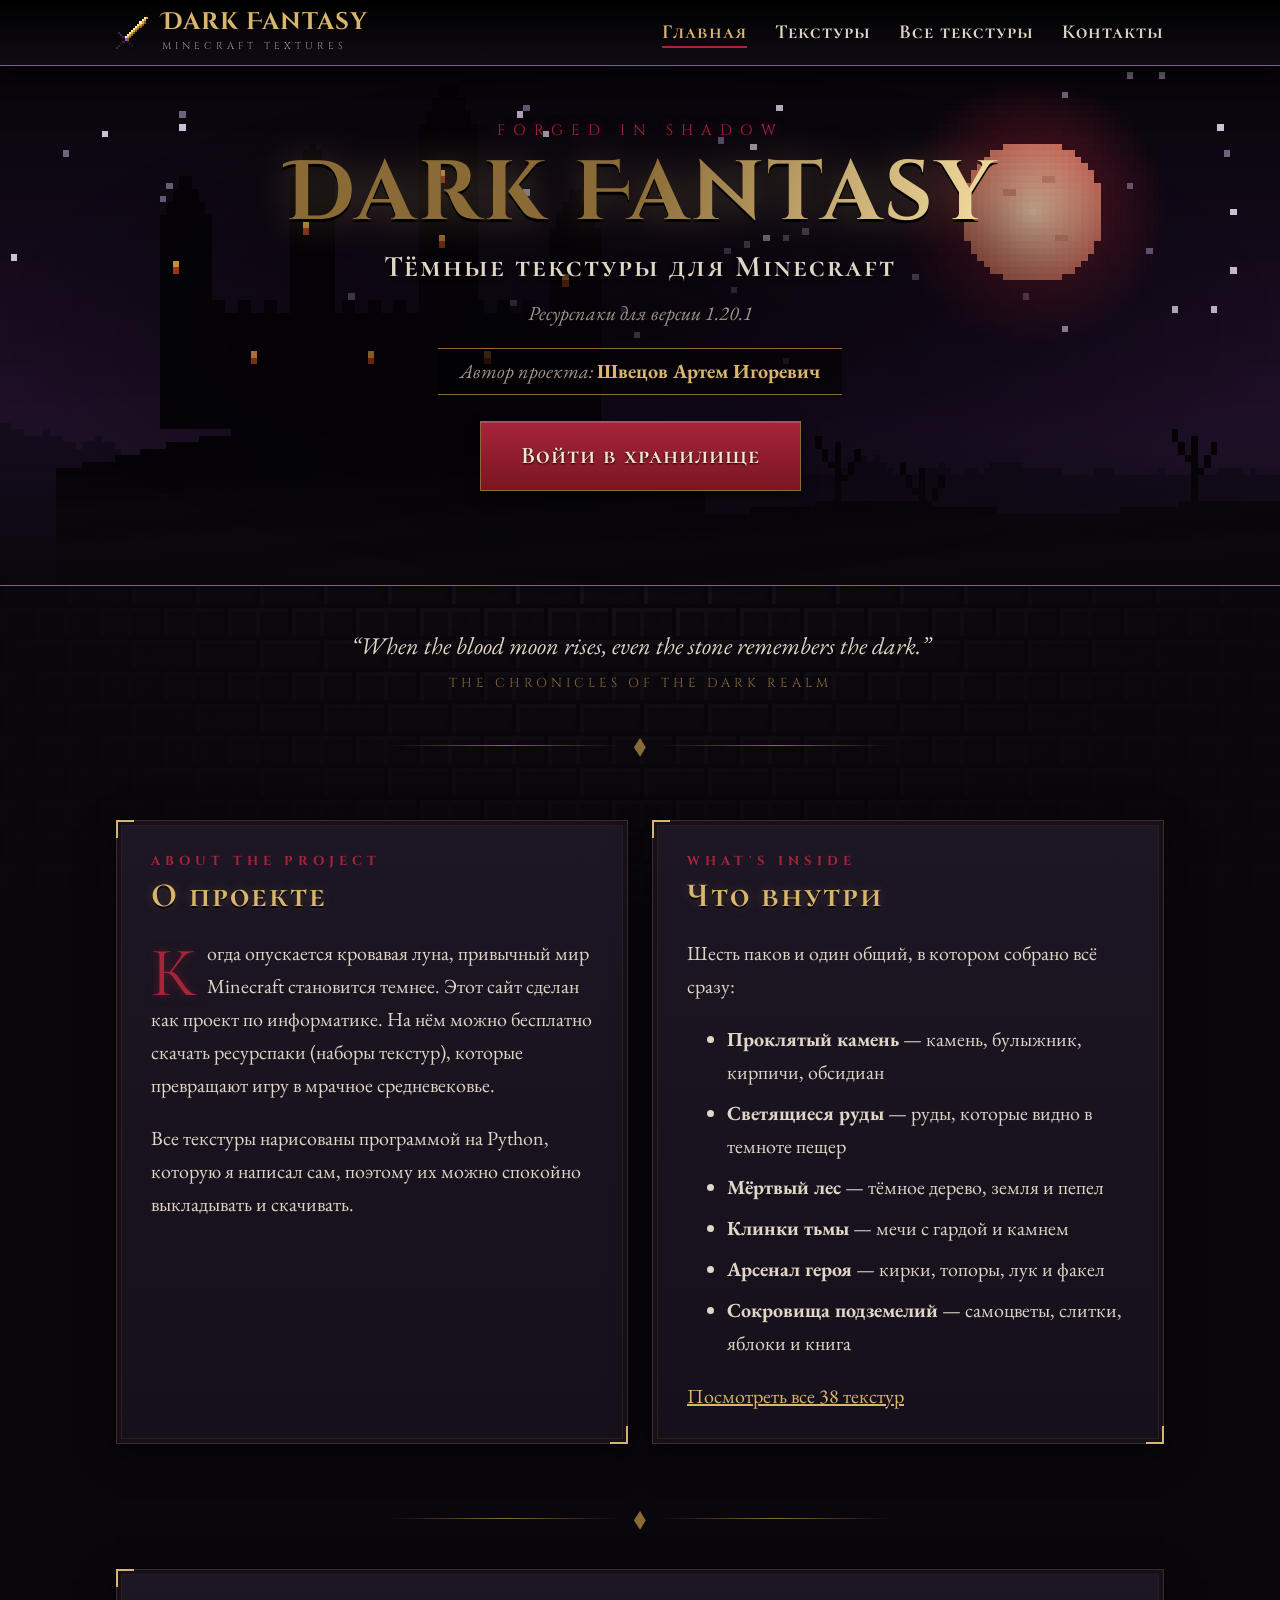
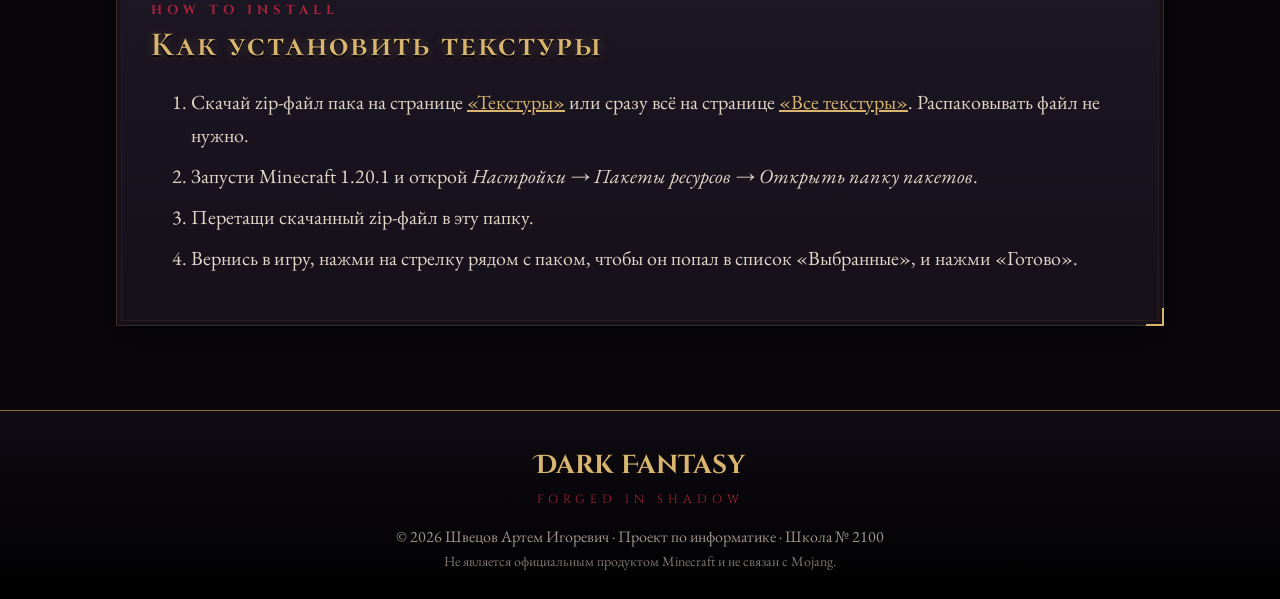
==== commit cff1f567: "Новые паки: Арсенал героя и Сокровища подземелий (16 предметов) Co-Authored-By: Claude Opus 5.5 <nor" ====
--- a/index.html
+++ b/index.html
@@ -71,14 +71,16 @@
         <div class="box">
             <span class="kicker">What's inside</span>
             <h2>Что внутри</h2>
-            <p>Четыре пака и один общий, в котором собрано всё сразу:</p>
+            <p>Шесть паков и один общий, в котором собрано всё сразу:</p>
             <ul>
                 <li><b>Проклятый камень</b> — камень, булыжник, кирпичи, обсидиан</li>
                 <li><b>Светящиеся руды</b> — руды, которые видно в темноте пещер</li>
                 <li><b>Мёртвый лес</b> — тёмное дерево, земля и пепел</li>
                 <li><b>Клинки тьмы</b> — мечи с гардой и камнем</li>
+                <li><b>Арсенал героя</b> — кирки, топоры, лук и факел</li>
+                <li><b>Сокровища подземелий</b> — самоцветы, слитки, яблоки и книга</li>
             </ul>
-            <a href="all.html">Посмотреть все 22 текстуры</a>
+            <a href="all.html">Посмотреть все 38 текстур</a>
         </div>
     </div>
 
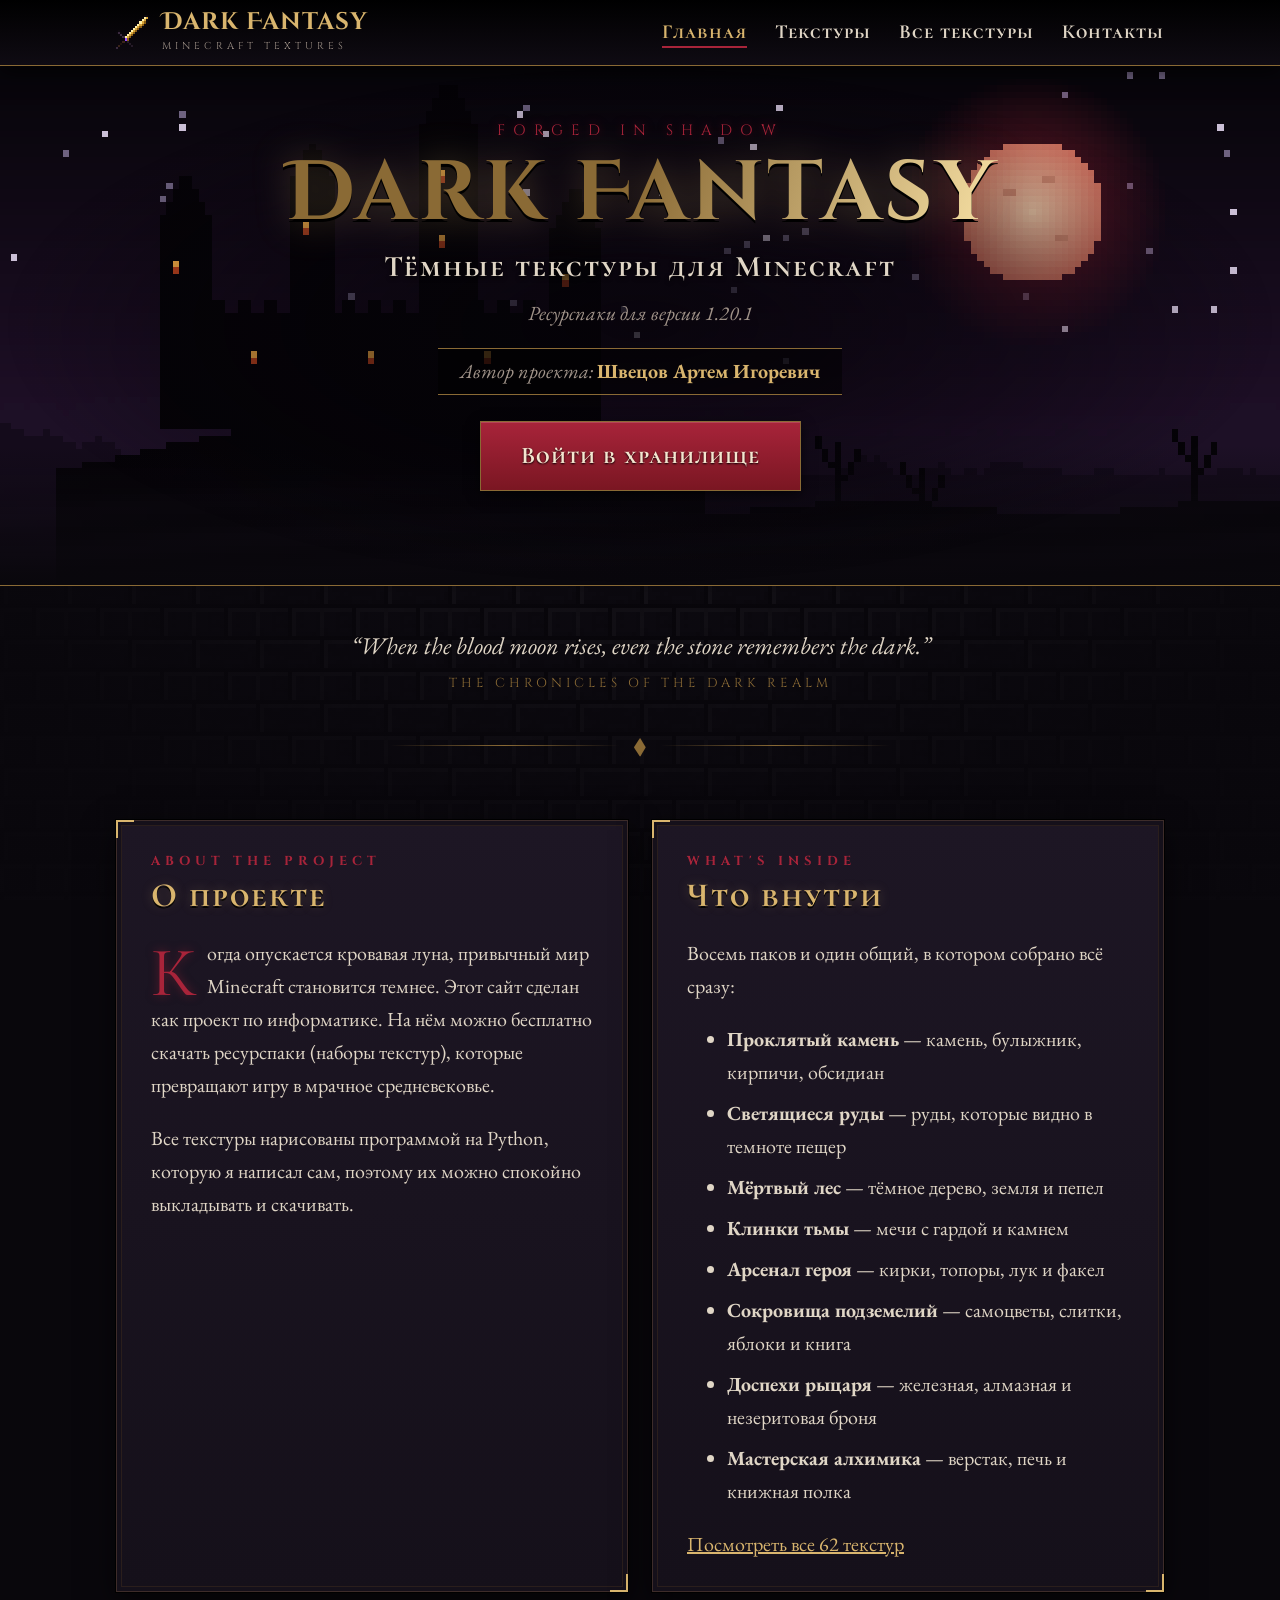
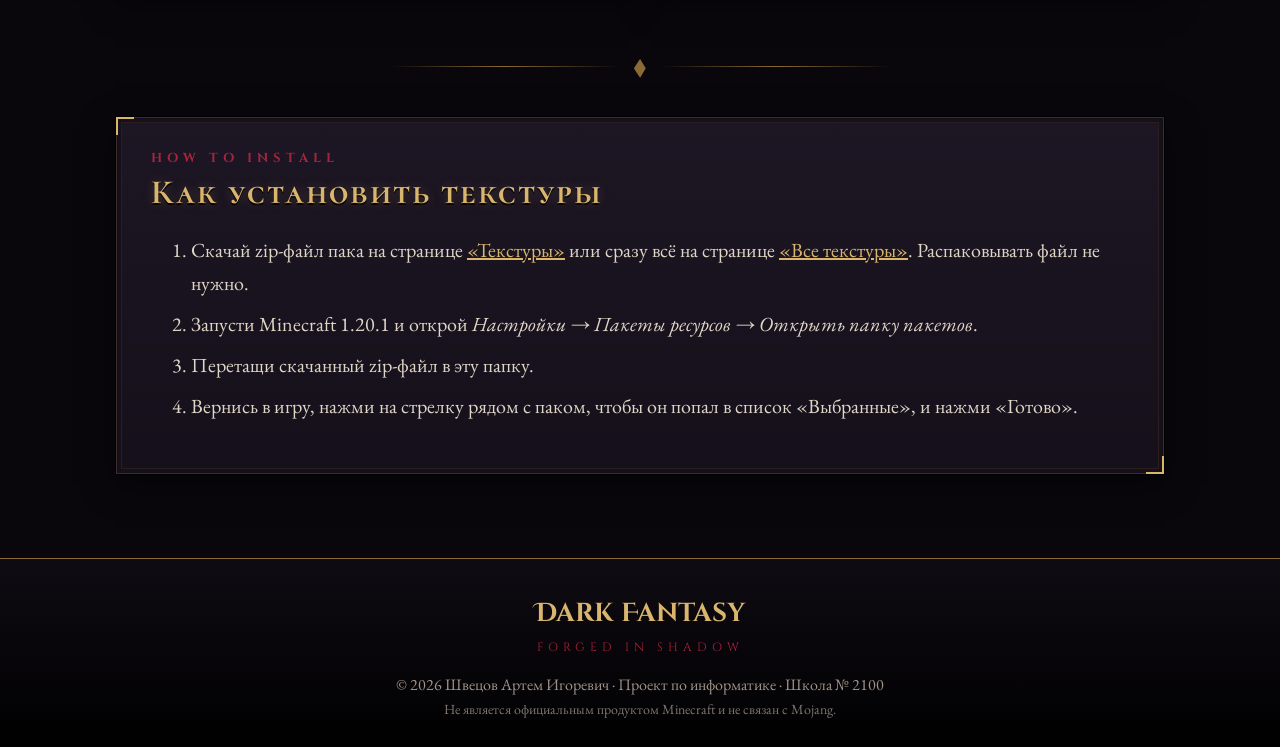
==== commit c05c97d2: "Доспехи, мастерская, блоки из металлов и 3D-просмотр текстур Co-Authored-By: Claude Opus 5.5 <norepl" ====
--- a/index.html
+++ b/index.html
@@ -7,7 +7,7 @@
     <link rel="icon" href="images/icon.png">
     <!-- шрифты с Google Fonts, какой для чего - написано в начале style.css -->
     <link href="https://fonts.googleapis.com/css2?family=Cinzel+Decorative:wght@700&family=Cinzel:wght@700&family=Cormorant+SC:wght@700&family=EB+Garamond:ital@0;1&display=swap" rel="stylesheet">
-    <link rel="stylesheet" href="style.css?v=3">
+    <link rel="stylesheet" href="style.css?v=4">
 </head>
 <body>
 
@@ -71,7 +71,7 @@
         <div class="box">
             <span class="kicker">What's inside</span>
             <h2>Что внутри</h2>
-            <p>Шесть паков и один общий, в котором собрано всё сразу:</p>
+            <p>Восемь паков и один общий, в котором собрано всё сразу:</p>
             <ul>
                 <li><b>Проклятый камень</b> — камень, булыжник, кирпичи, обсидиан</li>
                 <li><b>Светящиеся руды</b> — руды, которые видно в темноте пещер</li>
@@ -79,8 +79,10 @@
                 <li><b>Клинки тьмы</b> — мечи с гардой и камнем</li>
                 <li><b>Арсенал героя</b> — кирки, топоры, лук и факел</li>
                 <li><b>Сокровища подземелий</b> — самоцветы, слитки, яблоки и книга</li>
+                <li><b>Доспехи рыцаря</b> — железная, алмазная и незеритовая броня</li>
+                <li><b>Мастерская алхимика</b> — верстак, печь и книжная полка</li>
             </ul>
-            <a href="all.html">Посмотреть все 38 текстур</a>
+            <a href="all.html">Посмотреть все 62 текстур</a>
         </div>
     </div>
 
--- a/style.css
+++ b/style.css
@@ -778,3 +778,111 @@
         grid-template-columns: 1fr;
     }
 }
+
+/* ---------- окно просмотра текстуры (страница "Все текстуры") ---------- */
+
+.hint {
+    text-align: center;
+    color: var(--muted);
+    font-style: italic;
+}
+
+.tex {
+    cursor: pointer;    /* курсор-рука показывает, что на текстуру можно нажать */
+}
+
+/* затемнённый фон на весь экран, сначала спрятан */
+.viewer {
+    display: none;
+    position: fixed;
+    inset: 0;
+    z-index: 100;
+    background-color: rgba(5, 3, 8, 0.92);
+    align-items: center;
+    justify-content: center;
+    cursor: pointer;
+}
+
+/* класс open добавляет скрипт, когда нужно показать окно */
+.viewer.open {
+    display: flex;
+    animation: fade 0.3s ease-out;
+}
+
+@keyframes fade {
+    from { opacity: 0; }
+    to   { opacity: 1; }
+}
+
+.viewer-inner {
+    text-align: center;
+}
+
+.viewer-name {
+    font-family: var(--font-title);
+    font-weight: 700;
+    font-size: 34px;
+    color: var(--gold);
+    margin: 30px 0 4px;
+}
+
+.viewer-hint {
+    color: var(--muted);
+    font-style: italic;
+    font-size: 16px;
+    margin: 0;
+}
+
+/* картинка для предметов (мечи, яблоки...) - их нет смысла показывать кубом */
+.viewer-flat {
+    display: none;
+    width: 256px;
+    height: 256px;
+    image-rendering: pixelated;
+    filter: drop-shadow(0 0 20px rgba(255, 110, 50, 0.35));
+    animation: float 3s ease-in-out infinite;
+}
+
+/* предмет медленно покачивается вверх-вниз */
+@keyframes float {
+    0%, 100% { transform: translateY(0) rotate(-3deg); }
+    50%      { transform: translateY(-14px) rotate(3deg); }
+}
+
+/* 3D-куб. perspective - насколько сильно видна глубина */
+.scene {
+    width: 180px;
+    height: 180px;
+    margin: 40px auto;
+    perspective: 700px;
+}
+
+.cube {
+    position: relative;
+    width: 100%;
+    height: 100%;
+    transform-style: preserve-3d;   /* грани остаются в 3D, а не сплющиваются */
+    animation: spin 10s linear infinite;
+}
+
+@keyframes spin {
+    from { transform: rotateX(-25deg) rotateY(0deg); }
+    to   { transform: rotateX(-25deg) rotateY(360deg); }
+}
+
+.face {
+    position: absolute;
+    width: 180px;
+    height: 180px;
+    background-size: cover;
+    image-rendering: pixelated;
+    box-shadow: inset 0 0 0 1px rgba(0, 0, 0, 0.4);
+}
+
+/* каждая грань поворачивается и отодвигается на половину размера куба (90px) */
+.front  { transform: rotateY(0deg)   translateZ(90px); }
+.back   { transform: rotateY(180deg) translateZ(90px); }
+.right  { transform: rotateY(90deg)  translateZ(90px); filter: brightness(0.75); }
+.left   { transform: rotateY(-90deg) translateZ(90px); filter: brightness(0.75); }
+.top    { transform: rotateX(90deg)  translateZ(90px); filter: brightness(1.15); }
+.bottom { transform: rotateX(-90deg) translateZ(90px); filter: brightness(0.5); }
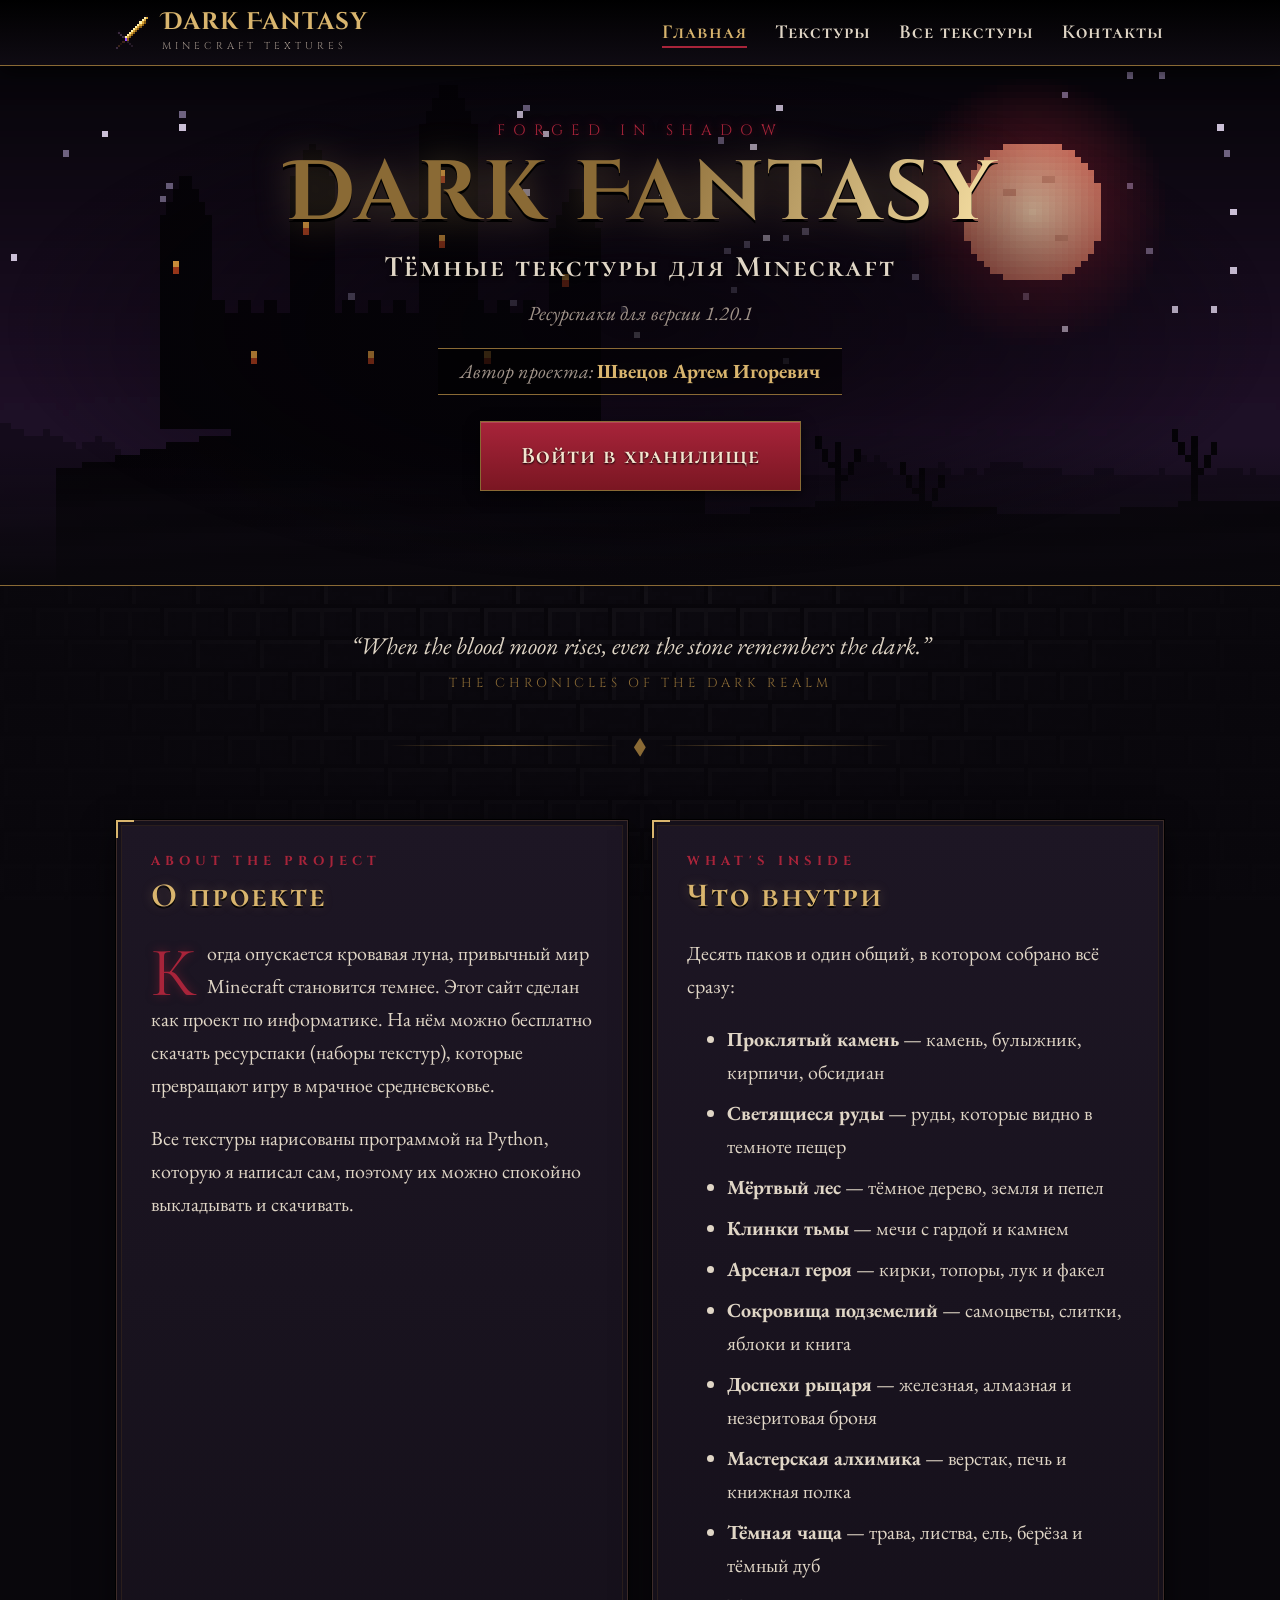
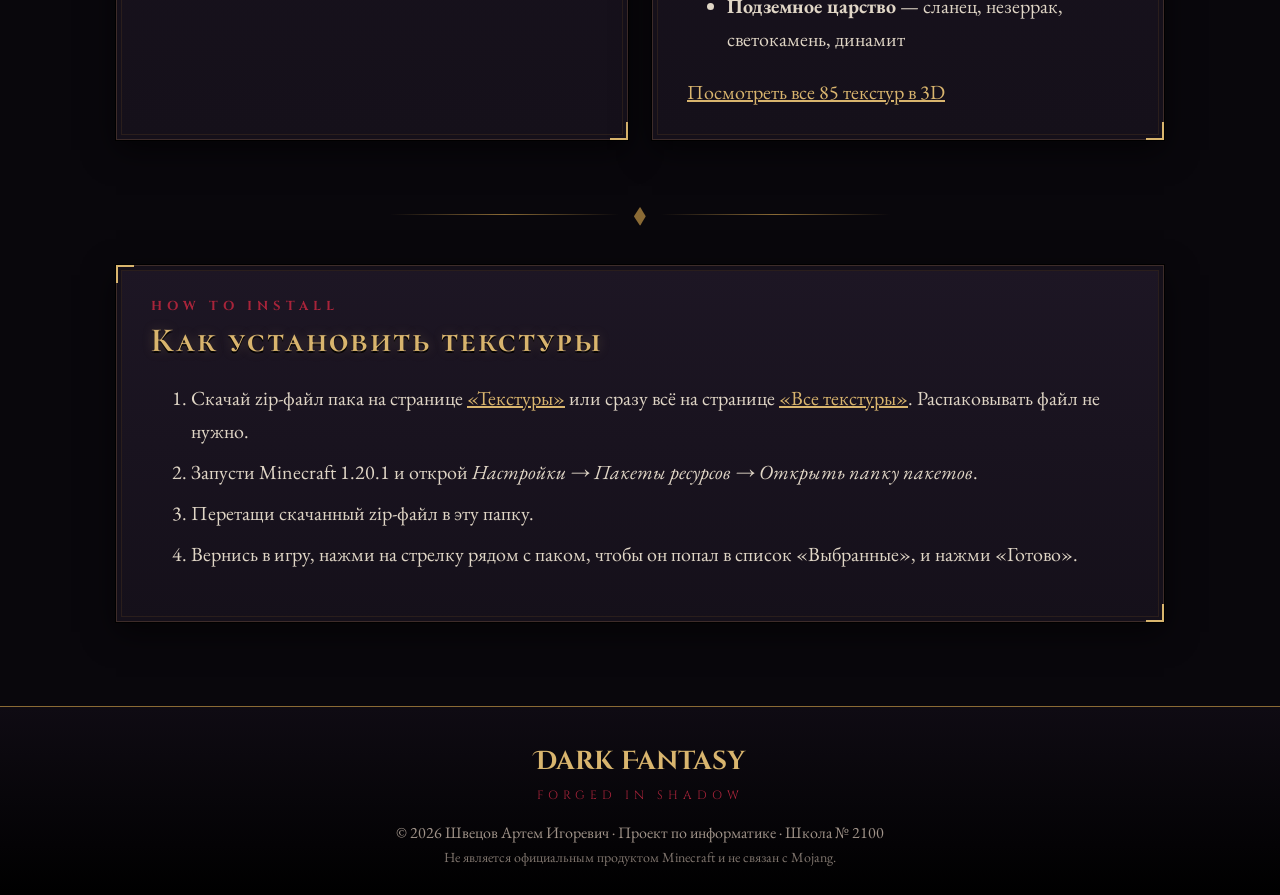
==== commit 22379bd7: "Паки Тёмная чаща и Подземное царство, новый 3D-просмотр с моделями блоков, фильтром и сеткой Co-Auth" ====
--- a/index.html
+++ b/index.html
@@ -7,7 +7,7 @@
     <link rel="icon" href="images/icon.png">
     <!-- шрифты с Google Fonts, какой для чего - написано в начале style.css -->
     <link href="https://fonts.googleapis.com/css2?family=Cinzel+Decorative:wght@700&family=Cinzel:wght@700&family=Cormorant+SC:wght@700&family=EB+Garamond:ital@0;1&display=swap" rel="stylesheet">
-    <link rel="stylesheet" href="style.css?v=4">
+    <link rel="stylesheet" href="style.css?v=5">
 </head>
 <body>
 
@@ -71,7 +71,7 @@
         <div class="box">
             <span class="kicker">What's inside</span>
             <h2>Что внутри</h2>
-            <p>Восемь паков и один общий, в котором собрано всё сразу:</p>
+            <p>Десять паков и один общий, в котором собрано всё сразу:</p>
             <ul>
                 <li><b>Проклятый камень</b> — камень, булыжник, кирпичи, обсидиан</li>
                 <li><b>Светящиеся руды</b> — руды, которые видно в темноте пещер</li>
@@ -81,8 +81,10 @@
                 <li><b>Сокровища подземелий</b> — самоцветы, слитки, яблоки и книга</li>
                 <li><b>Доспехи рыцаря</b> — железная, алмазная и незеритовая броня</li>
                 <li><b>Мастерская алхимика</b> — верстак, печь и книжная полка</li>
+                <li><b>Тёмная чаща</b> — трава, листва, ель, берёза и тёмный дуб</li>
+                <li><b>Подземное царство</b> — сланец, незеррак, светокамень, динамит</li>
             </ul>
-            <a href="all.html">Посмотреть все 62 текстур</a>
+            <a href="all.html">Посмотреть все 85 текстур в 3D</a>
         </div>
     </div>
 
--- a/style.css
+++ b/style.css
@@ -787,6 +787,48 @@
     font-style: italic;
 }
 
+/* кнопки фильтра над текстурами */
+.filters {
+    display: flex;
+    flex-wrap: wrap;
+    justify-content: center;
+    gap: 10px;
+}
+
+.filter,
+.tool {
+    font-family: var(--font-title);
+    font-weight: 700;
+    font-size: 18px;
+    letter-spacing: 1px;
+    color: var(--text);
+    background-color: var(--panel);
+    border: 1px solid var(--border);
+    padding: 6px 18px;
+    cursor: pointer;
+    text-decoration: none;
+    transition: border-color 0.2s, color 0.2s, box-shadow 0.2s;
+}
+
+.filter:hover,
+.tool:hover {
+    color: var(--gold);
+    border-color: var(--gold-dark);
+}
+
+.filter.active,
+.tool.active {
+    color: var(--gold);
+    border-color: var(--gold);
+    box-shadow: 0 0 12px rgba(217, 181, 110, 0.25);
+}
+
+.filter.random {
+    color: #f4e6d0;
+    background: linear-gradient(var(--blood-light), var(--blood));
+    border-color: var(--gold-dark);
+}
+
 .tex {
     cursor: pointer;    /* курсор-рука показывает, что на текстуру можно нажать */
 }
@@ -797,10 +839,9 @@
     position: fixed;
     inset: 0;
     z-index: 100;
-    background-color: rgba(5, 3, 8, 0.92);
+    background: radial-gradient(ellipse at center, rgba(40, 18, 30, 0.95), rgba(5, 3, 8, 0.97) 70%);
     align-items: center;
     justify-content: center;
-    cursor: pointer;
 }
 
 /* класс open добавляет скрипт, когда нужно показать окно */
@@ -816,6 +857,52 @@
 
 .viewer-inner {
     text-align: center;
+    padding: 0 16px;
+}
+
+.viewer-close {
+    position: absolute;
+    top: 18px;
+    right: 24px;
+    font-size: 30px;
+    color: var(--muted);
+    background: none;
+    border: none;
+    cursor: pointer;
+}
+
+.viewer-close:hover {
+    color: var(--fire);
+}
+
+/* большие стрелки по бокам */
+.viewer-arrow {
+    position: absolute;
+    top: 50%;
+    transform: translateY(-50%);
+    font-size: 70px;
+    line-height: 1;
+    color: var(--gold-dark);
+    background: none;
+    border: none;
+    cursor: pointer;
+    padding: 10px 20px;
+    transition: color 0.2s;
+}
+
+.viewer-arrow:hover {
+    color: var(--gold);
+}
+
+.viewer-arrow.left  { left: 10px; }
+.viewer-arrow.right { right: 10px; }
+
+/* место под куб/картинку/сетку - одинаковой высоты, чтобы текст не прыгал */
+.stage {
+    height: 300px;
+    display: flex;
+    align-items: center;
+    justify-content: center;
 }
 
 .viewer-name {
@@ -823,21 +910,34 @@
     font-weight: 700;
     font-size: 34px;
     color: var(--gold);
-    margin: 30px 0 4px;
+    margin: 4px 0 0;
+}
+
+.viewer-count {
+    color: var(--muted);
+    font-size: 15px;
+    margin: 0 0 14px;
+}
+
+.viewer-tools {
+    display: flex;
+    flex-wrap: wrap;
+    justify-content: center;
+    gap: 10px;
+    margin-bottom: 14px;
 }
 
 .viewer-hint {
     color: var(--muted);
     font-style: italic;
-    font-size: 16px;
+    font-size: 15px;
     margin: 0;
 }
 
 /* картинка для предметов (мечи, яблоки...) - их нет смысла показывать кубом */
 .viewer-flat {
-    display: none;
-    width: 256px;
-    height: 256px;
+    width: 240px;
+    height: 240px;
     image-rendering: pixelated;
     filter: drop-shadow(0 0 20px rgba(255, 110, 50, 0.35));
     animation: float 3s ease-in-out infinite;
@@ -849,12 +949,27 @@
     50%      { transform: translateY(-14px) rotate(3deg); }
 }
 
+/* сетка 3x3: одна картинка повторяется 9 раз */
+.tiles {
+    width: 270px;
+    height: 270px;
+    background-size: 90px 90px;
+    image-rendering: pixelated;
+    border: 1px solid var(--gold-dark);
+    box-shadow: 0 0 30px rgba(0, 0, 0, 0.8);
+}
+
 /* 3D-куб. perspective - насколько сильно видна глубина */
 .scene {
-    width: 180px;
-    height: 180px;
-    margin: 40px auto;
+    width: 170px;
+    height: 170px;
     perspective: 700px;
+    cursor: grab;
+    touch-action: none;    /* чтобы на телефоне палец крутил куб, а не страницу */
+}
+
+.scene:active {
+    cursor: grabbing;
 }
 
 .cube {
@@ -862,27 +977,33 @@
     width: 100%;
     height: 100%;
     transform-style: preserve-3d;   /* грани остаются в 3D, а не сплющиваются */
-    animation: spin 10s linear infinite;
-}
-
-@keyframes spin {
-    from { transform: rotateX(-25deg) rotateY(0deg); }
-    to   { transform: rotateX(-25deg) rotateY(360deg); }
+    /* сам поворот задаёт скрипт viewer.js */
 }
 
 .face {
     position: absolute;
-    width: 180px;
-    height: 180px;
+    width: 170px;
+    height: 170px;
     background-size: cover;
     image-rendering: pixelated;
     box-shadow: inset 0 0 0 1px rgba(0, 0, 0, 0.4);
 }
 
-/* каждая грань поворачивается и отодвигается на половину размера куба (90px) */
-.front  { transform: rotateY(0deg)   translateZ(90px); }
-.back   { transform: rotateY(180deg) translateZ(90px); }
-.right  { transform: rotateY(90deg)  translateZ(90px); filter: brightness(0.75); }
-.left   { transform: rotateY(-90deg) translateZ(90px); filter: brightness(0.75); }
-.top    { transform: rotateX(90deg)  translateZ(90px); filter: brightness(1.15); }
-.bottom { transform: rotateX(-90deg) translateZ(90px); filter: brightness(0.5); }
+/* каждая грань поворачивается и отодвигается на половину размера куба (85px).
+   brightness - простое "освещение": верх светлее, бока и низ темнее */
+.front  { transform: rotateY(0deg)   translateZ(85px); }
+.back   { transform: rotateY(180deg) translateZ(85px); filter: brightness(0.7); }
+.right  { transform: rotateY(90deg)  translateZ(85px); filter: brightness(0.8); }
+.left   { transform: rotateY(-90deg) translateZ(85px); filter: brightness(0.8); }
+.top    { transform: rotateX(90deg)  translateZ(85px); filter: brightness(1.15); }
+.bottom { transform: rotateX(-90deg) translateZ(85px); filter: brightness(0.5); }
+
+@media (max-width: 700px) {
+    .viewer-arrow {
+        font-size: 44px;
+        padding: 6px;
+        top: auto;
+        bottom: 10px;
+        transform: none;
+    }
+}
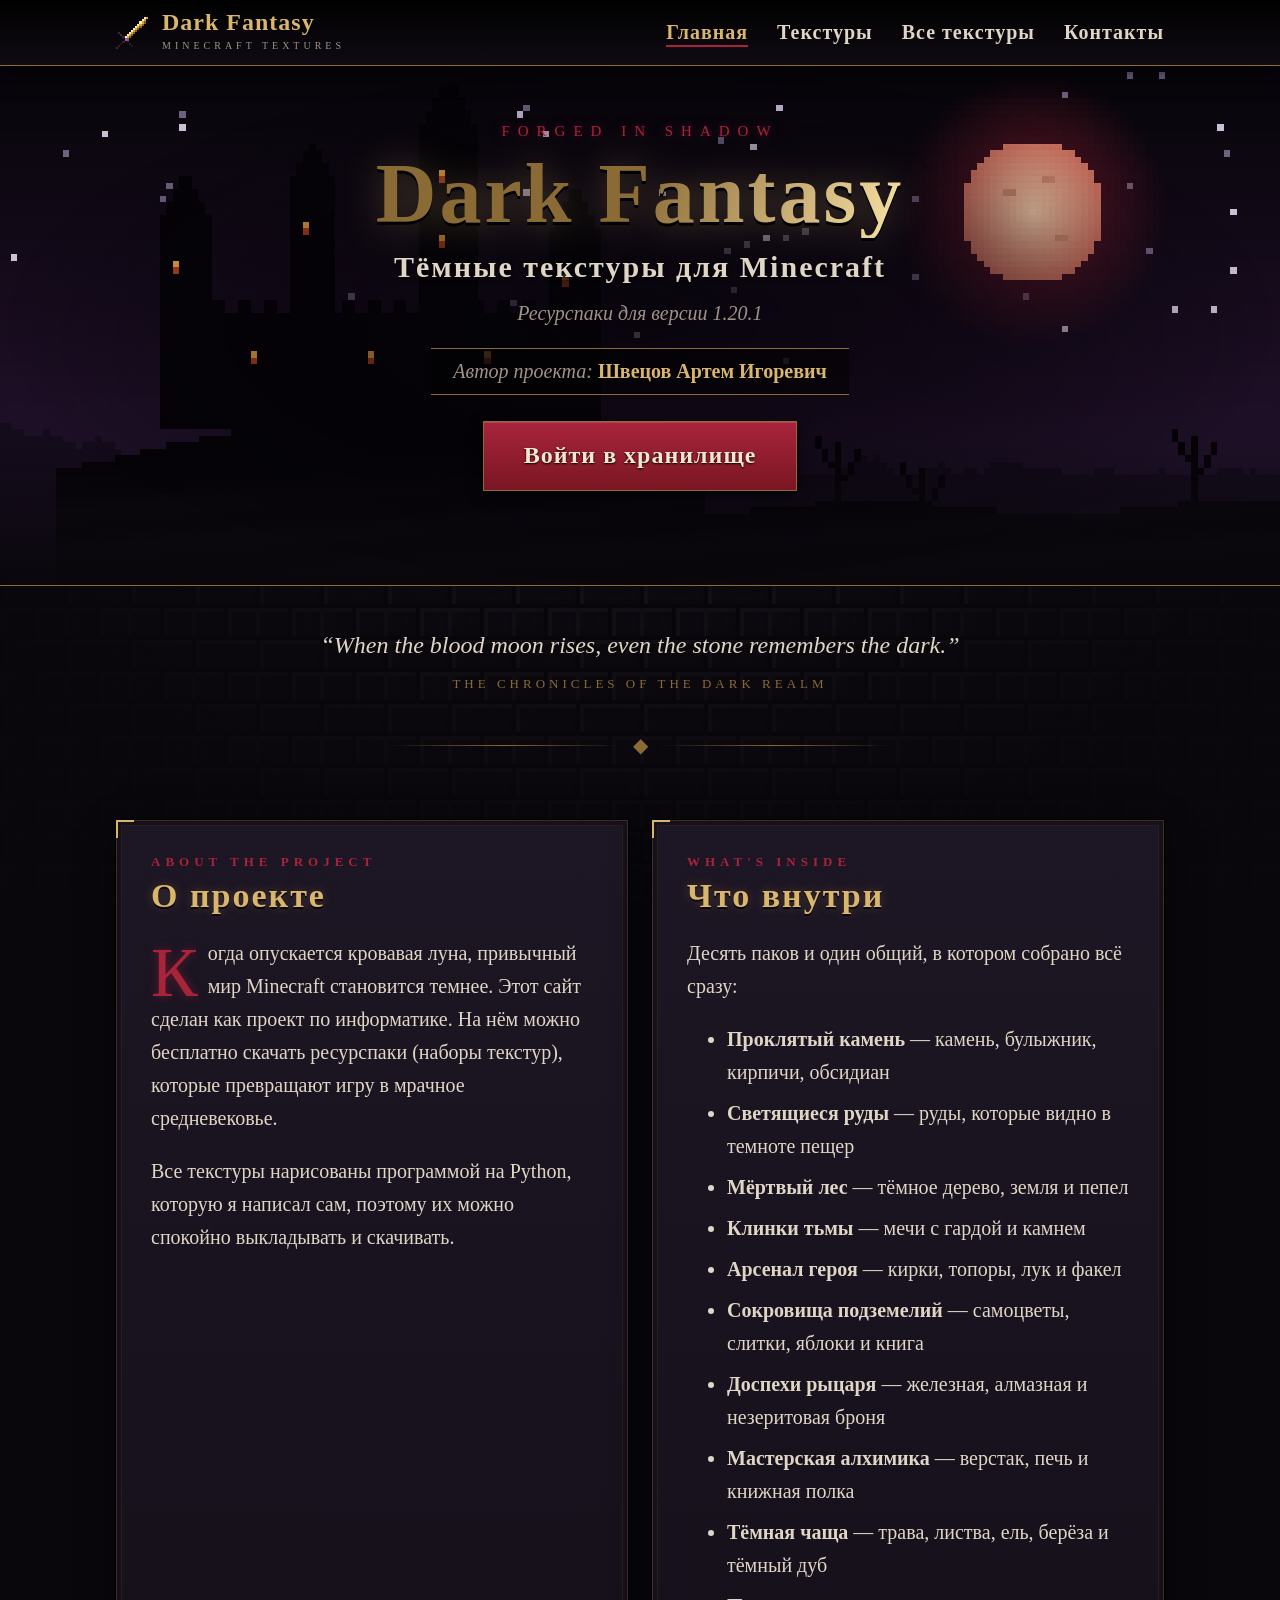
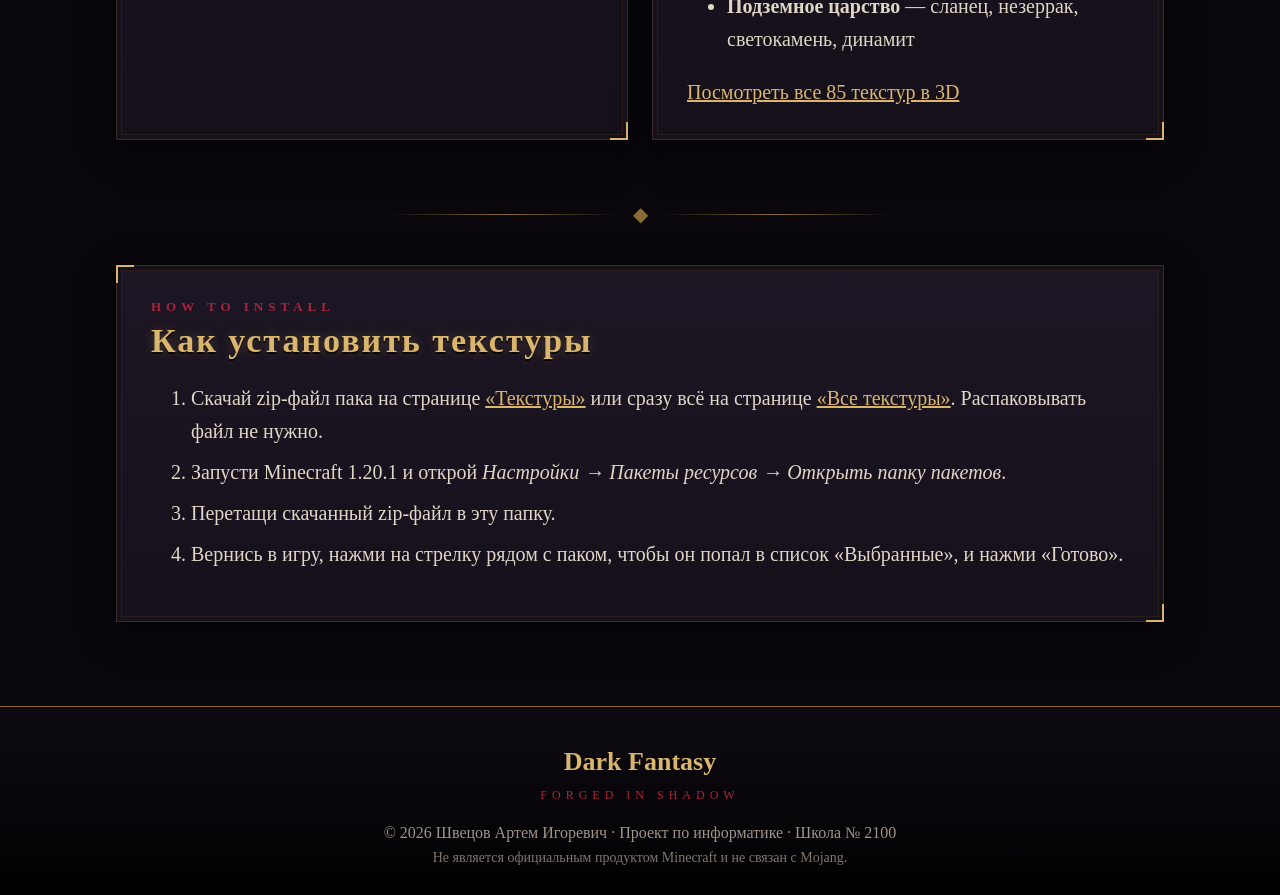
==== commit f01d188a: "Защита сайта: CSP на всех страницах, убран __pycache__, мелкие исправления в viewer.js - Content-Sec" ====
--- a/index.html
+++ b/index.html
@@ -3,11 +3,14 @@
 <head>
     <meta charset="UTF-8">
     <meta name="viewport" content="width=device-width, initial-scale=1.0">
+    <!-- Защита (Content Security Policy): браузер будет загружать скрипты, картинки и стили
+         только с нашего сайта, а шрифты только с Google Fonts. Чужой код подключить не получится. -->
+    <meta http-equiv="Content-Security-Policy" content="default-src 'self'; script-src 'self'; style-src 'self' https://fonts.googleapis.com; font-src https://fonts.gstatic.com; img-src 'self'; object-src 'none'; base-uri 'self'; form-action 'none'">
     <title>Dark Fantasy — главная</title>
     <link rel="icon" href="images/icon.png">
     <!-- шрифты с Google Fonts, какой для чего - написано в начале style.css -->
     <link href="https://fonts.googleapis.com/css2?family=Cinzel+Decorative:wght@700&family=Cinzel:wght@700&family=Cormorant+SC:wght@700&family=EB+Garamond:ital@0;1&display=swap" rel="stylesheet">
-    <link rel="stylesheet" href="style.css?v=5">
+    <link rel="stylesheet" href="style.css?v=6">
 </head>
 <body>
 
--- a/style.css
+++ b/style.css
@@ -590,6 +590,10 @@
     margin: 0;
 }
 
+.center {
+    text-align: center;
+}
+
 .not-found {
     display: none;
     color: var(--muted);
